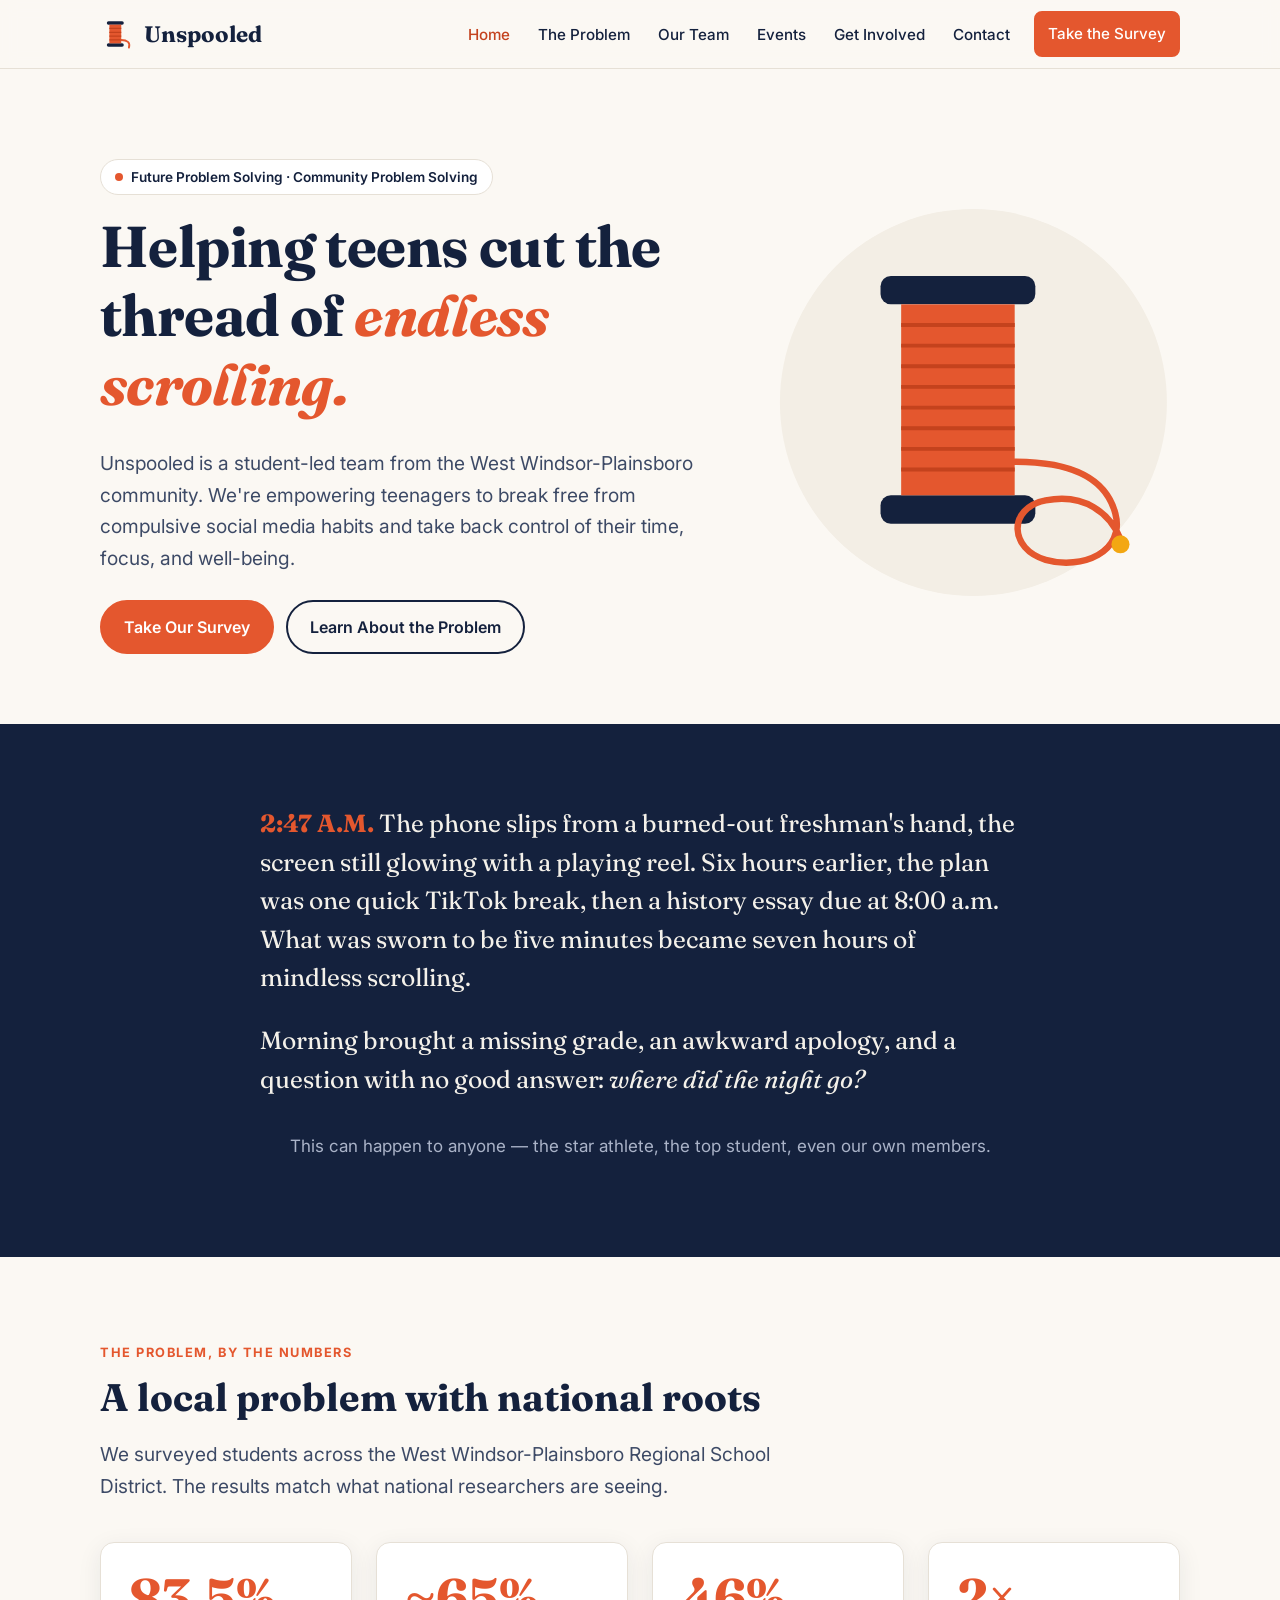
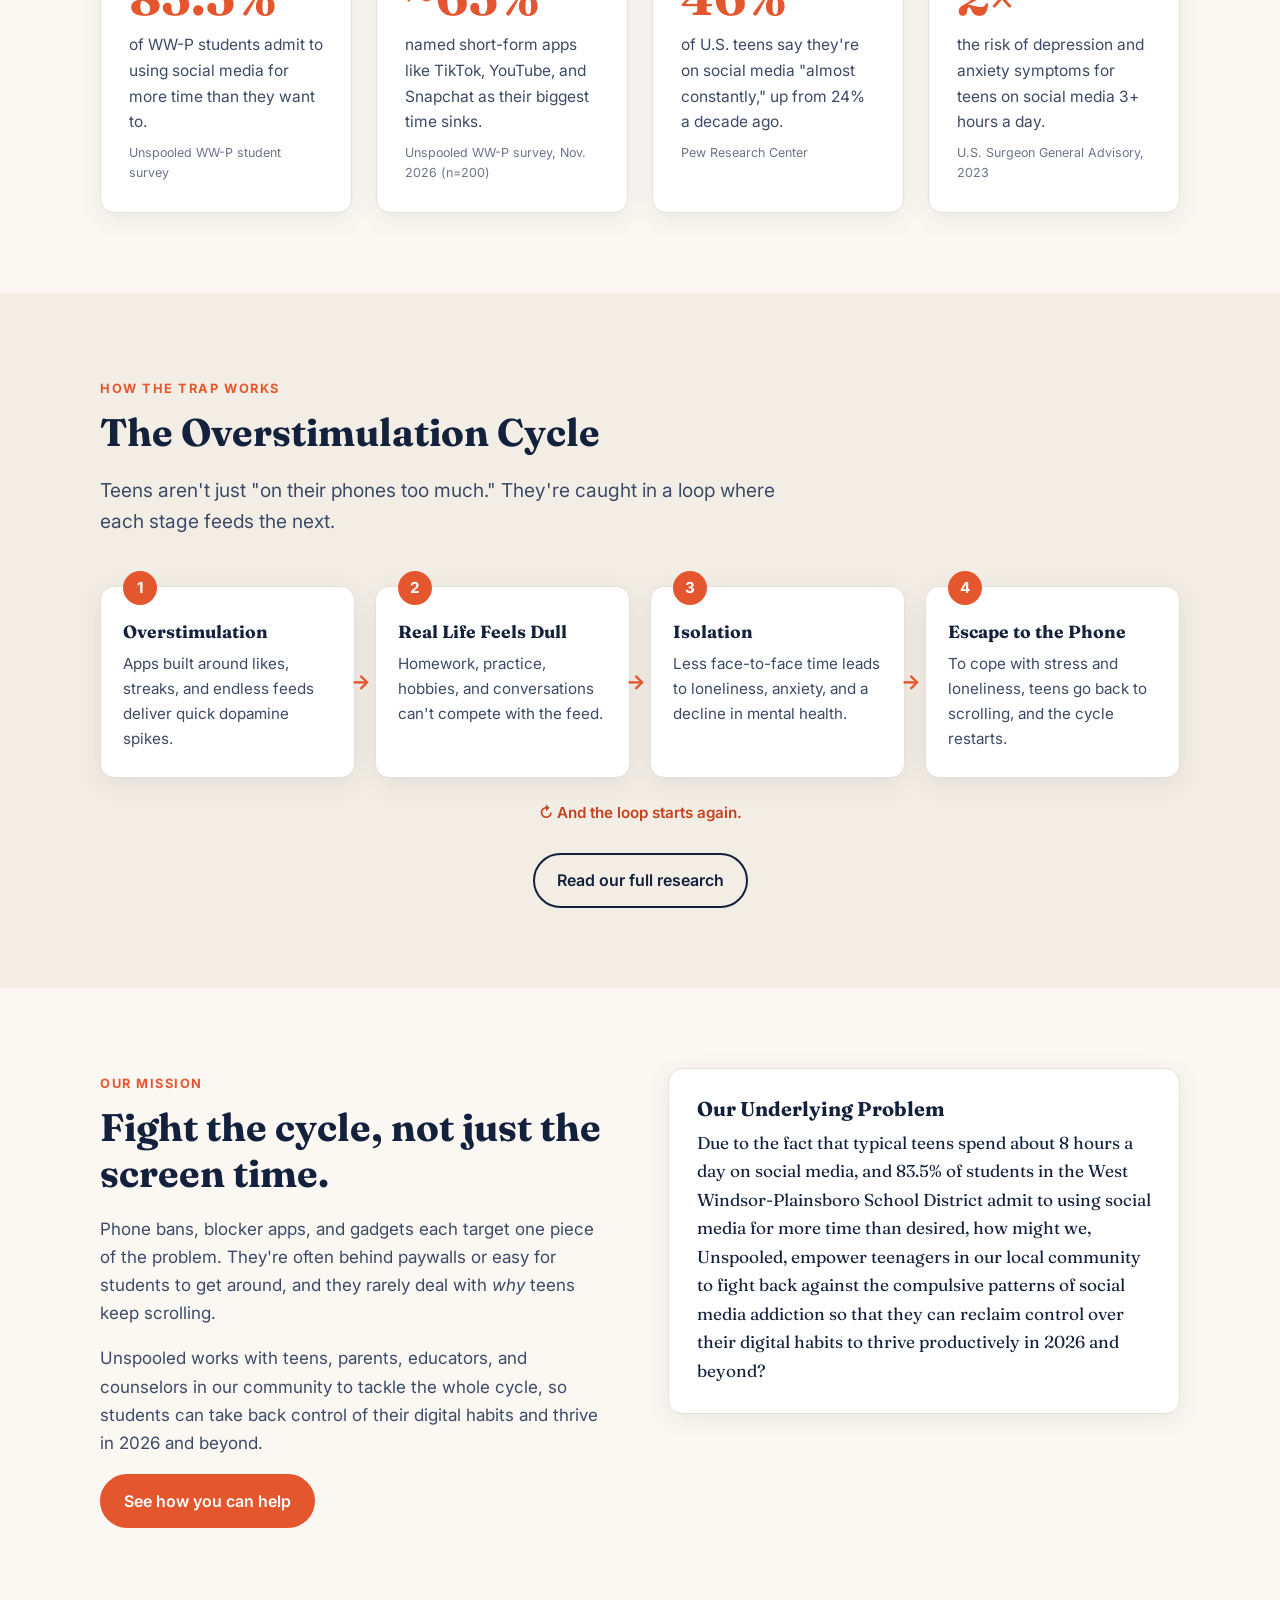
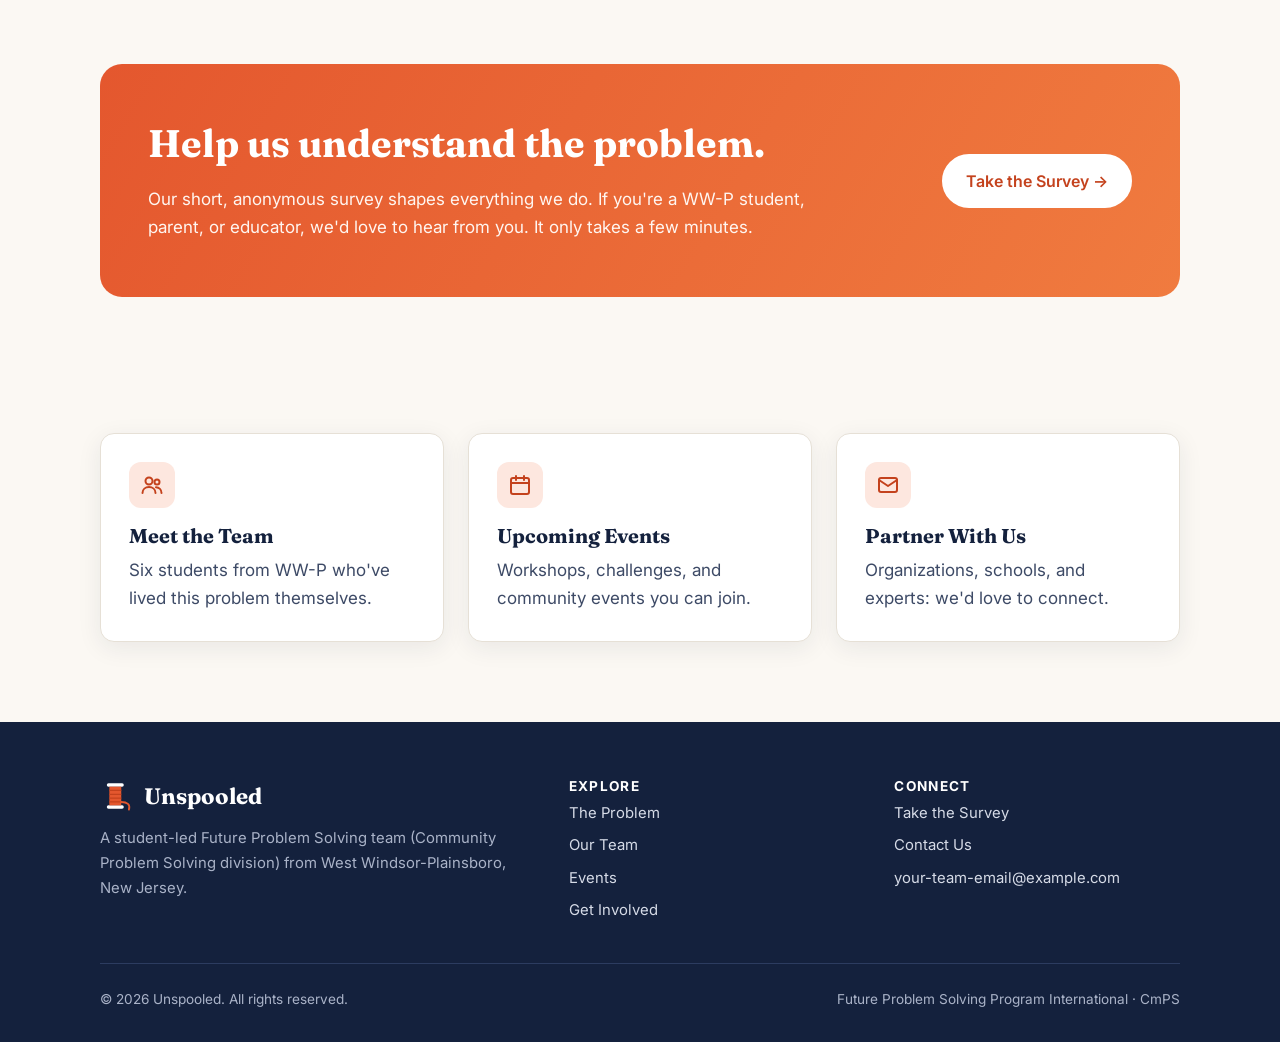
==== index.html @ 726e8432 "first commit" ====
<!doctype html>
<html lang="en">
<head>
  <meta charset="utf-8">
  <meta name="viewport" content="width=device-width, initial-scale=1">
  <title>Unspooled | Helping Teens Reclaim Their Digital Habits</title>
  <meta name="description" content="Unspooled is a Community Problem Solving (CmPS) team from West Windsor-Plainsboro, NJ, helping teenagers break the cycle of compulsive social media use.">
  <meta property="og:title" content="Unspooled | Helping Teens Reclaim Their Digital Habits">
  <meta property="og:description" content="A student-led Future Problem Solving (CmPS) project helping WW-P teens fight back against social media addiction.">
  <meta property="og:type" content="website">
  <link rel="icon" href="favicon.svg" type="image/svg+xml">
  <link rel="preconnect" href="https://fonts.googleapis.com">
  <link rel="preconnect" href="https://fonts.gstatic.com" crossorigin>
  <link href="https://fonts.googleapis.com/css2?family=Fraunces:ital,opsz,wght@0,9..144,600;0,9..144,700;1,9..144,600&family=Inter:wght@400;500;600;700&display=swap" rel="stylesheet">
  <link rel="stylesheet" href="css/style.css">
</head>
<body>
<a class="skip-link" href="#main">Skip to content</a>

<header class="site-header">
  <nav class="container nav" aria-label="Main">
    <a class="brand" href="index.html" aria-label="Unspooled home">
      <svg viewBox="0 0 40 40" aria-hidden="true"><rect x="8" y="5" width="20" height="4" rx="2" fill="#14213d"/><rect x="8" y="31" width="20" height="4" rx="2" fill="#14213d"/><rect x="11" y="9" width="14" height="22" fill="#e4572e"/><path d="M11 13.5h14M11 18h14M11 22.5h14M11 27h14" stroke="#c4421d" stroke-width="1.5"/><path d="M25 27c7 0 11 3 9 9" stroke="#e4572e" fill="none" stroke-width="2.2" stroke-linecap="round"/></svg>
      <span>Unspooled</span>
    </a>
    <button class="nav-toggle" aria-label="Open menu" aria-expanded="false">
      <svg viewBox="0 0 24 24" fill="none" stroke="currentColor" stroke-width="2" stroke-linecap="round"><path d="M4 7h16M4 12h16M4 17h16"/></svg>
    </button>
    <ul class="nav-links">
      <li><a href="index.html" aria-current="page">Home</a></li>
      <li><a href="problem.html">The Problem</a></li>
      <li><a href="team.html">Our Team</a></li>
      <li><a href="events.html">Events</a></li>
      <li><a href="get-involved.html">Get Involved</a></li>
      <li><a href="contact.html">Contact</a></li>
      <li><a class="btn" href="survey.html">Take the Survey</a></li>
    </ul>
  </nav>
</header>

<main id="main">

  <!-- HERO -->
  <section class="hero">
    <div class="container hero-grid">
      <div>
        <div class="badge">Future Problem Solving · Community Problem Solving</div>
        <h1>Helping teens cut the thread of <em>endless scrolling.</em></h1>
        <p class="lead">Unspooled is a student-led team from the West Windsor-Plainsboro community. We're empowering teenagers to break free from compulsive social media habits and take back control of their time, focus, and well-being.</p>
        <div class="btn-row">
          <a class="btn" href="survey.html">Take Our Survey</a>
          <a class="btn btn--ghost" href="problem.html">Learn About the Problem</a>
        </div>
      </div>
      <div class="hero-art" aria-hidden="true">
        <svg viewBox="0 0 320 320">
          <circle cx="160" cy="160" r="150" fill="#f3eee5"/>
          <rect x="88" y="62" width="120" height="22" rx="8" fill="#14213d"/>
          <rect x="88" y="232" width="120" height="22" rx="8" fill="#14213d"/>
          <rect x="104" y="84" width="88" height="148" fill="#e4572e"/>
          <g stroke="#c4421d" stroke-width="3">
            <path d="M104 100h88M104 116h88M104 132h88M104 148h88M104 164h88M104 180h88M104 196h88M104 212h88"/>
          </g>
          <path d="M192 206c40 0 70 10 78 40s-26 44-54 36-30-40 0-46 50 10 58 30" fill="none" stroke="#e4572e" stroke-width="5" stroke-linecap="round"/>
          <circle cx="274" cy="270" r="7" fill="#f3a712"/>
        </svg>
      </div>
    </div>
  </section>

  <!-- STORY -->
  <section class="section section--dark">
    <div class="container">
      <p class="story"><span class="time">2:47 A.M.</span> The phone slips from a burned-out freshman's hand, the screen still glowing with a playing reel. Six hours earlier, the plan was one quick TikTok break, then a history essay due at 8:00 a.m. What was sworn to be five minutes became seven hours of mindless scrolling.</p>
      <p class="story" style="margin-top:1em">Morning brought a missing grade, an awkward apology, and a question with no good answer: <em>where did the night go?</em></p>
      <p class="center" style="margin-top:2em; color:#aab3c8">This can happen to anyone — the star athlete, the top student, even our own members.</p>
    </div>
  </section>

  <!-- STATS -->
  <section class="section">
    <div class="container">
      <span class="eyebrow">The problem, by the numbers</span>
      <h2>A local problem with national roots</h2>
      <p class="lead">We surveyed students across the West Windsor-Plainsboro Regional School District. The results match what national researchers are seeing.</p>
      <div class="grid grid-4" style="margin-top:40px">
        <div class="card stat">
          <div class="num">83.5%</div>
          <p>of WW-P students admit to using social media for more time than they want to.</p>
          <span class="src">Unspooled WW-P student survey</span>
        </div>
        <div class="card stat">
          <div class="num">~65%</div>
          <p>named short-form apps like TikTok, YouTube, and Snapchat as their biggest time sinks.</p>
          <span class="src">Unspooled WW-P survey, Nov. 2026 (n=200)</span>
        </div>
        <div class="card stat">
          <div class="num">46%</div>
          <p>of U.S. teens say they're on social media "almost constantly," up from 24% a decade ago.</p>
          <span class="src">Pew Research Center</span>
        </div>
        <div class="card stat">
          <div class="num">2×</div>
          <p>the risk of depression and anxiety symptoms for teens on social media 3+ hours a day.</p>
          <span class="src">U.S. Surgeon General Advisory, 2023</span>
        </div>
      </div>
    </div>
  </section>

  <!-- CYCLE -->
  <section class="section section--alt">
    <div class="container">
      <span class="eyebrow">How the trap works</span>
      <h2>The Overstimulation Cycle</h2>
      <p class="lead">Teens aren't just "on their phones too much." They're caught in a loop where each stage feeds the next.</p>
      <div class="cycle" style="margin-top:48px">
        <div class="cycle-step">
          <h3>Overstimulation</h3>
          <p>Apps built around likes, streaks, and endless feeds deliver quick dopamine spikes.</p>
        </div>
        <div class="cycle-step">
          <h3>Real Life Feels Dull</h3>
          <p>Homework, practice, hobbies, and conversations can't compete with the feed.</p>
        </div>
        <div class="cycle-step">
          <h3>Isolation</h3>
          <p>Less face-to-face time leads to loneliness, anxiety, and a decline in mental health.</p>
        </div>
        <div class="cycle-step">
          <h3>Escape to the Phone</h3>
          <p>To cope with stress and loneliness, teens go back to scrolling, and the cycle restarts.</p>
        </div>
      </div>
      <p class="cycle-loop">↻ And the loop starts again.</p>
      <div class="center" style="margin-top:28px"><a class="btn btn--ghost" href="problem.html">Read our full research</a></div>
    </div>
  </section>

  <!-- MISSION -->
  <section class="section">
    <div class="container split">
      <div>
        <span class="eyebrow">Our mission</span>
        <h2>Fight the cycle, not just the screen time.</h2>
        <p>Phone bans, blocker apps, and gadgets each target one piece of the problem. They're often behind paywalls or easy for students to get around, and they rarely deal with <em>why</em> teens keep scrolling.</p>
        <p>Unspooled works with teens, parents, educators, and counselors in our community to tackle the whole cycle, so students can take back control of their digital habits and thrive in 2026 and beyond.</p>
        <a class="btn" href="get-involved.html">See how you can help</a>
      </div>
      <div class="card">
        <h3>Our Underlying Problem</h3>
        <p style="font-family:var(--font-head); font-size:1.08rem; color:var(--ink); margin:0">Due to the fact that typical teens spend about 8 hours a day on social media, and 83.5% of students in the West Windsor-Plainsboro School District admit to using social media for more time than desired, how might we, Unspooled, empower teenagers in our local community to fight back against the compulsive patterns of social media addiction so that they can reclaim control over their digital habits to thrive productively in 2026 and beyond?</p>
      </div>
    </div>
  </section>

  <!-- SURVEY CTA -->
  <section class="section--tight">
    <div class="container">
      <div class="cta-band">
        <div>
          <h2>Help us understand the problem.</h2>
          <p>Our short, anonymous survey shapes everything we do. If you're a WW-P student, parent, or educator, we'd love to hear from you. It only takes a few minutes.</p>
        </div>
        <a class="btn" href="survey.html">Take the Survey →</a>
      </div>
    </div>
  </section>

  <!-- QUICK LINKS -->
  <section class="section">
    <div class="container grid grid-3">
      <a class="card" href="team.html" style="text-decoration:none">
        <div class="icon"><svg viewBox="0 0 24 24" fill="none" stroke="currentColor" stroke-width="2" stroke-linecap="round" stroke-linejoin="round"><circle cx="9" cy="8" r="3.5"/><path d="M2.5 20c0-3.6 2.9-6 6.5-6s6.5 2.4 6.5 6"/><circle cx="17" cy="9" r="2.5"/><path d="M16 14.2c3 .2 5.5 2.4 5.5 5.8"/></svg></div>
        <h3>Meet the Team</h3>
        <p style="color:var(--ink-soft)">Six students from WW-P who've lived this problem themselves.</p>
      </a>
      <a class="card" href="events.html" style="text-decoration:none">
        <div class="icon"><svg viewBox="0 0 24 24" fill="none" stroke="currentColor" stroke-width="2" stroke-linecap="round" stroke-linejoin="round"><rect x="3" y="5" width="18" height="16" rx="2"/><path d="M3 10h18M8 3v4M16 3v4"/></svg></div>
        <h3>Upcoming Events</h3>
        <p style="color:var(--ink-soft)">Workshops, challenges, and community events you can join.</p>
      </a>
      <a class="card" href="contact.html" style="text-decoration:none">
        <div class="icon"><svg viewBox="0 0 24 24" fill="none" stroke="currentColor" stroke-width="2" stroke-linecap="round" stroke-linejoin="round"><rect x="3" y="5" width="18" height="14" rx="2"/><path d="M3 7l9 6 9-6"/></svg></div>
        <h3>Partner With Us</h3>
        <p style="color:var(--ink-soft)">Organizations, schools, and experts: we'd love to connect.</p>
      </a>
    </div>
  </section>

</main>

<footer class="site-footer">
  <div class="container">
    <div class="footer-grid">
      <div>
        <a class="brand" href="index.html">
          <svg viewBox="0 0 40 40" aria-hidden="true"><rect x="8" y="5" width="20" height="4" rx="2" fill="#fff"/><rect x="8" y="31" width="20" height="4" rx="2" fill="#fff"/><rect x="11" y="9" width="14" height="22" fill="#e4572e"/><path d="M11 13.5h14M11 18h14M11 22.5h14M11 27h14" stroke="#c4421d" stroke-width="1.5"/><path d="M25 27c7 0 11 3 9 9" stroke="#e4572e" fill="none" stroke-width="2.2" stroke-linecap="round"/></svg>
          <span>Unspooled</span>
        </a>
        <p>A student-led Future Problem Solving team (Community Problem Solving division) from West Windsor-Plainsboro, New Jersey.</p>
      </div>
      <div>
        <h4>Explore</h4>
        <ul>
          <li><a href="problem.html">The Problem</a></li>
          <li><a href="team.html">Our Team</a></li>
          <li><a href="events.html">Events</a></li>
          <li><a href="get-involved.html">Get Involved</a></li>
        </ul>
      </div>
      <div>
        <h4>Connect</h4>
        <ul>
          <li><a href="survey.html">Take the Survey</a></li>
          <li><a href="contact.html">Contact Us</a></li>
          <li><a href="mailto:your-team-email@example.com">your-team-email@example.com</a></li>
        </ul>
      </div>
    </div>
    <div class="footer-bottom">
      <span>© <span data-year>2026</span> Unspooled. All rights reserved.</span>
      <span>Future Problem Solving Program International · CmPS</span>
    </div>
  </div>
</footer>

<script src="js/main.js"></script>
</body>
</html>
---- css/style.css ----
/* ==========================================================
   Unspooled — site styles
   Edit the colors below to re-theme the whole site.
   ========================================================== */
:root {
  --ink: #14213d;          /* deep navy — headings, dark sections */
  --ink-soft: #3d4a66;     /* body text */
  --muted: #6b7489;        /* captions, secondary text */
  --thread: #e4572e;       /* accent "thread" red-orange */
  --thread-dark: #c4421d;
  --gold: #f3a712;
  --paper: #fbf8f3;        /* page background */
  --card: #ffffff;
  --line: #e6e0d6;
  --radius: 14px;
  --shadow: 0 6px 24px rgba(20, 33, 61, 0.08);
  --max: 1120px;
  --font-head: "Fraunces", Georgia, serif;
  --font-body: "Inter", system-ui, -apple-system, "Segoe UI", sans-serif;
}

*, *::before, *::after { box-sizing: border-box; }
html { scroll-behavior: smooth; }
body {
  margin: 0;
  font-family: var(--font-body);
  font-size: 17px;
  line-height: 1.65;
  color: var(--ink-soft);
  background: var(--paper);
}
img { max-width: 100%; display: block; }
a { color: var(--thread-dark); }
a:hover { color: var(--thread); }

h1, h2, h3, h4 {
  font-family: var(--font-head);
  color: var(--ink);
  line-height: 1.2;
  margin: 0 0 0.5em;
  font-weight: 700;
}
h1 { font-size: clamp(2.2rem, 5vw, 3.6rem); letter-spacing: -0.01em; }
h2 { font-size: clamp(1.7rem, 3.5vw, 2.4rem); }
h3 { font-size: 1.25rem; }
p { margin: 0 0 1em; }

.container { max-width: var(--max); margin: 0 auto; padding: 0 20px; }
.section { padding: 80px 0; }
.section--tight { padding: 56px 0; }
.section--dark { background: var(--ink); color: #d6dbe7; }
.section--dark h2, .section--dark h3 { color: #fff; }
.section--alt { background: #f3eee5; }

.eyebrow {
  display: inline-block;
  font-size: 0.8rem;
  font-weight: 700;
  letter-spacing: 0.12em;
  text-transform: uppercase;
  color: var(--thread);
  margin-bottom: 0.8em;
}
.lead { font-size: 1.2rem; color: var(--ink-soft); max-width: 720px; }
.section--dark .lead { color: #c4cbdb; }
.center { text-align: center; }
.center .lead { margin-left: auto; margin-right: auto; }

/* ---------- Header / Nav ---------- */
.site-header {
  position: sticky; top: 0; z-index: 50;
  background: rgba(251, 248, 243, 0.92);
  backdrop-filter: blur(8px);
  border-bottom: 1px solid var(--line);
}
.nav { display: flex; align-items: center; justify-content: space-between; height: 68px; }
.brand { display: flex; align-items: center; gap: 10px; text-decoration: none; color: var(--ink); }
.brand svg { width: 34px; height: 34px; }
.brand span { font-family: var(--font-head); font-size: 1.4rem; font-weight: 700; }
.nav-links { display: flex; gap: 4px; list-style: none; margin: 0; padding: 0; align-items: center; }
.nav-links a {
  text-decoration: none; color: var(--ink); font-weight: 500; font-size: 0.95rem;
  padding: 8px 12px; border-radius: 8px;
}
.nav-links a:hover { background: #efe8dc; color: var(--ink); }
.nav-links a[aria-current="page"] { color: var(--thread-dark); }
.nav-links .btn { margin-left: 8px; color: #fff; }
.nav-links .btn:hover { color: #fff; }
.nav-toggle {
  display: none; background: none; border: 0; padding: 8px; cursor: pointer; color: var(--ink);
}
.nav-toggle svg { width: 28px; height: 28px; }

@media (max-width: 880px) {
  .nav-toggle { display: block; }
  .nav-links {
    position: absolute; top: 68px; left: 0; right: 0;
    flex-direction: column; align-items: stretch;
    background: var(--paper); border-bottom: 1px solid var(--line);
    padding: 12px 20px 20px; display: none;
  }
  .nav-links.open { display: flex; }
  .nav-links a { padding: 12px; }
  .nav-links .btn { margin: 8px 0 0; text-align: center; }
}

/* ---------- Buttons ---------- */
.btn {
  display: inline-block;
  background: var(--thread);
  color: #fff;
  font-weight: 600;
  text-decoration: none;
  padding: 12px 22px;
  border-radius: 999px;
  border: 2px solid var(--thread);
  transition: background 0.15s, transform 0.15s;
  cursor: pointer;
  font-size: 1rem;
  font-family: inherit;
}
.btn:hover { background: var(--thread-dark); border-color: var(--thread-dark); color: #fff; transform: translateY(-1px); }
.btn--ghost { background: transparent; color: var(--ink); border-color: var(--ink); }
.btn--ghost:hover { background: var(--ink); border-color: var(--ink); color: #fff; }
.section--dark .btn--ghost { color: #fff; border-color: #fff; }
.section--dark .btn--ghost:hover { background: #fff; color: var(--ink); }
.btn-row { display: flex; gap: 12px; flex-wrap: wrap; margin-top: 1.5em; }

/* ---------- Hero ---------- */
.hero { padding: 90px 0 70px; position: relative; overflow: hidden; }
.hero-grid { display: grid; grid-template-columns: 1.2fr 0.8fr; gap: 48px; align-items: center; }
.hero h1 em { font-style: italic; color: var(--thread); }
.hero-art { position: relative; }
.hero-art svg { width: 100%; height: auto; }
.badge {
  display: inline-flex; align-items: center; gap: 8px;
  background: #fff; border: 1px solid var(--line); border-radius: 999px;
  padding: 6px 14px; font-size: 0.85rem; font-weight: 600; color: var(--ink);
  margin-bottom: 1.2em;
}
.badge::before { content: ""; width: 8px; height: 8px; border-radius: 50%; background: var(--thread); }
@media (max-width: 880px) {
  .hero-grid { grid-template-columns: 1fr; }
  .hero-art { max-width: 320px; margin: 0 auto; }
}

/* Page header (non-home pages) */
.page-hero { padding: 72px 0 40px; border-bottom: 1px solid var(--line); }
.page-hero .lead { margin-bottom: 0; }

/* ---------- Grids & cards ---------- */
.grid { display: grid; gap: 24px; }
.grid-2 { grid-template-columns: repeat(2, 1fr); }
.grid-3 { grid-template-columns: repeat(3, 1fr); }
.grid-4 { grid-template-columns: repeat(4, 1fr); }
@media (max-width: 960px) { .grid-4 { grid-template-columns: repeat(2, 1fr); } .grid-3 { grid-template-columns: repeat(2, 1fr); } }
@media (max-width: 640px) { .grid-2, .grid-3, .grid-4 { grid-template-columns: 1fr; } }

.card {
  background: var(--card);
  border: 1px solid var(--line);
  border-radius: var(--radius);
  padding: 28px;
  box-shadow: var(--shadow);
}
.card h3 { margin-bottom: 0.4em; }
.card p:last-child { margin-bottom: 0; }
.section--dark .card { background: #1d2c4d; border-color: #2c3c60; box-shadow: none; color: #c4cbdb; }

.icon {
  width: 46px; height: 46px; border-radius: 12px;
  display: grid; place-items: center;
  background: #fde7df; color: var(--thread-dark);
  margin-bottom: 16px;
}
.icon svg { width: 24px; height: 24px; }

/* ---------- Stats ---------- */
.stat { text-align: left; }
.stat .num {
  font-family: var(--font-head);
  font-size: clamp(2.4rem, 5vw, 3.2rem);
  font-weight: 700;
  color: var(--thread);
  line-height: 1;
  margin-bottom: 10px;
}
.stat p { font-size: 0.97rem; margin: 0; }
.stat .src { display: block; font-size: 0.78rem; color: var(--muted); margin-top: 8px; }
.section--dark .stat .src { color: #8d97b0; }
.section--dark .stat .num { color: var(--gold); }

/* ---------- Story / quote ---------- */
.story {
  max-width: 760px; margin: 0 auto;
  font-family: var(--font-head);
  font-size: clamp(1.25rem, 2.4vw, 1.55rem);
  line-height: 1.55;
  color: var(--ink);
}
.section--dark .story { color: #f4f1ea; }
.story .time { color: var(--thread); font-weight: 700; }
blockquote {
  margin: 0; padding: 24px 28px;
  border-left: 4px solid var(--thread);
  background: #fff; border-radius: 0 var(--radius) var(--radius) 0;
  font-family: var(--font-head); font-size: 1.2rem; color: var(--ink);
}
blockquote cite { display: block; margin-top: 10px; font-family: var(--font-body); font-size: 0.9rem; font-style: normal; color: var(--muted); }

/* ---------- Cycle diagram ---------- */
.cycle { display: grid; grid-template-columns: repeat(4, 1fr); gap: 20px; counter-reset: step; position: relative; }
.cycle-step {
  background: var(--card); border: 1px solid var(--line); border-radius: var(--radius);
  padding: 26px 22px; position: relative; box-shadow: var(--shadow);
}
.cycle-step::before {
  counter-increment: step; content: counter(step);
  position: absolute; top: -16px; left: 22px;
  width: 34px; height: 34px; border-radius: 50%;
  background: var(--thread); color: #fff; font-weight: 700;
  display: grid; place-items: center; font-size: 0.95rem;
}
.cycle-step:not(:last-child)::after {
  content: "→"; position: absolute; right: -17px; top: 50%; transform: translateY(-50%);
  color: var(--thread); font-weight: 700; font-size: 1.3rem; z-index: 2;
}
.cycle-step h3 { margin-top: 8px; font-size: 1.1rem; }
.cycle-step p { font-size: 0.95rem; margin: 0; }
.cycle-loop { text-align: center; margin-top: 22px; color: var(--thread-dark); font-weight: 600; font-size: 0.95rem; }
@media (max-width: 880px) {
  .cycle { grid-template-columns: 1fr 1fr; row-gap: 36px; }
  .cycle-step::after { display: none; }
}
@media (max-width: 520px) { .cycle { grid-template-columns: 1fr; } }

/* ---------- Two-column prose ---------- */
.split { display: grid; grid-template-columns: 1fr 1fr; gap: 56px; align-items: start; }
@media (max-width: 880px) { .split { grid-template-columns: 1fr; gap: 32px; } }
.prose { max-width: 760px; }
.prose h2 { margin-top: 1.6em; }
.prose h2:first-child { margin-top: 0; }

/* ---------- Comparison table ---------- */
.table-wrap { overflow-x: auto; border-radius: var(--radius); border: 1px solid var(--line); background: #fff; }
table { width: 100%; border-collapse: collapse; font-size: 0.95rem; min-width: 560px; }
th, td { text-align: left; padding: 14px 18px; border-bottom: 1px solid var(--line); vertical-align: top; }
th { background: #f3eee5; color: var(--ink); font-weight: 700; }
tr:last-child td { border-bottom: 0; }
td strong { color: var(--ink); }

/* ---------- Team ---------- */
.member { text-align: center; }
.avatar {
  width: 120px; height: 120px; border-radius: 50%;
  margin: 0 auto 16px; overflow: hidden;
  background: linear-gradient(135deg, #fde7df, #f3eee5);
  display: grid; place-items: center;
  border: 3px solid #fff; box-shadow: var(--shadow);
  color: var(--thread-dark); font-family: var(--font-head); font-size: 2.4rem; font-weight: 700;
}
.avatar img { width: 100%; height: 100%; object-fit: cover; }
.member .role { color: var(--thread-dark); font-weight: 600; font-size: 0.9rem; margin-bottom: 12px; }
.member .bio { font-size: 0.95rem; text-align: left; min-height: 6em; }
.placeholder { color: var(--muted); font-style: italic; }

/* ---------- Events ---------- */
.event {
  display: grid; grid-template-columns: 96px 1fr; gap: 24px; align-items: start;
}
.event-date {
  background: var(--ink); color: #fff; border-radius: 12px;
  text-align: center; padding: 12px 8px; line-height: 1.1;
}
.event-date .m { font-size: 0.8rem; letter-spacing: 0.1em; text-transform: uppercase; color: var(--gold); font-weight: 700; }
.event-date .d { font-family: var(--font-head); font-size: 2rem; font-weight: 700; }
.event-date .y { font-size: 0.8rem; color: #aab3c8; }
.event-meta { display: flex; flex-wrap: wrap; gap: 8px 18px; font-size: 0.9rem; color: var(--muted); margin-bottom: 10px; }
.tag {
  display: inline-block; font-size: 0.75rem; font-weight: 700; letter-spacing: 0.06em; text-transform: uppercase;
  padding: 3px 10px; border-radius: 999px; background: #fde7df; color: var(--thread-dark); margin-bottom: 8px;
}
.tag--past { background: #e7e9ee; color: var(--muted); }
@media (max-width: 520px) { .event { grid-template-columns: 1fr; } .event-date { width: 96px; } }

/* ---------- Survey CTA ---------- */
.cta-band {
  background: linear-gradient(120deg, var(--thread) 0%, #f07b3f 100%);
  color: #fff; border-radius: 22px; padding: 56px 48px;
  display: grid; grid-template-columns: 1.4fr 0.6fr; gap: 32px; align-items: center;
}
.cta-band h2 { color: #fff; }
.cta-band p { color: #fff6f1; margin: 0; }
.cta-band .btn { background: #fff; color: var(--thread-dark); border-color: #fff; justify-self: end; }
.cta-band .btn:hover { background: var(--ink); color: #fff; border-color: var(--ink); }
@media (max-width: 760px) { .cta-band { grid-template-columns: 1fr; padding: 40px 28px; } .cta-band .btn { justify-self: start; } }

/* ---------- Forms ---------- */
.form { display: grid; gap: 18px; }
.form label { display: block; font-weight: 600; color: var(--ink); font-size: 0.92rem; margin-bottom: 6px; }
.form input, .form select, .form textarea {
  width: 100%; padding: 12px 14px; font: inherit; color: var(--ink);
  background: #fff; border: 1px solid #d9d1c4; border-radius: 10px;
}
.form input:focus, .form select:focus, .form textarea:focus { outline: 2px solid var(--thread); outline-offset: 1px; border-color: transparent; }
.form textarea { min-height: 150px; resize: vertical; }
.form-row { display: grid; grid-template-columns: 1fr 1fr; gap: 18px; }
@media (max-width: 640px) { .form-row { grid-template-columns: 1fr; } }
.form-note { font-size: 0.85rem; color: var(--muted); margin: 0; }

.contact-list { list-style: none; padding: 0; margin: 0; display: grid; gap: 18px; }
.contact-list li { display: flex; gap: 14px; align-items: flex-start; }
.contact-list .icon { margin: 0; flex: none; }
.contact-list strong { display: block; color: var(--ink); }

/* ---------- Checklist ---------- */
.checklist { list-style: none; padding: 0; margin: 0; }
.checklist li { position: relative; padding-left: 30px; margin-bottom: 10px; }
.checklist li::before {
  content: ""; position: absolute; left: 0; top: 7px; width: 18px; height: 18px; border-radius: 50%;
  background: var(--thread) url("data:image/svg+xml,%3Csvg xmlns='http://www.w3.org/2000/svg' viewBox='0 0 24 24' fill='none' stroke='white' stroke-width='3.5' stroke-linecap='round' stroke-linejoin='round'%3E%3Cpath d='M5 12l5 5L20 7'/%3E%3C/svg%3E") center / 12px no-repeat;
}

/* ---------- Sources ---------- */
.sources { font-size: 0.88rem; color: var(--muted); }
.sources ol { padding-left: 1.2em; }
.sources li { margin-bottom: 6px; }

/* ---------- Footer ---------- */
.site-footer { background: var(--ink); color: #aab3c8; padding: 56px 0 32px; font-size: 0.93rem; }
.site-footer a { color: #d6dbe7; text-decoration: none; }
.site-footer a:hover { color: #fff; text-decoration: underline; }
.footer-grid { display: grid; grid-template-columns: 1.5fr 1fr 1fr; gap: 40px; }
.footer-grid h4 { color: #fff; font-family: var(--font-body); font-size: 0.85rem; letter-spacing: 0.1em; text-transform: uppercase; }
.footer-grid ul { list-style: none; padding: 0; margin: 0; display: grid; gap: 8px; }
.site-footer .brand { color: #fff; margin-bottom: 12px; }
.footer-bottom { border-top: 1px solid #2c3c60; margin-top: 40px; padding-top: 24px; font-size: 0.85rem; display: flex; justify-content: space-between; flex-wrap: wrap; gap: 12px; }
@media (max-width: 760px) { .footer-grid { grid-template-columns: 1fr; gap: 28px; } }

/* Accessibility helpers */
.skip-link { position: absolute; left: -999px; top: 8px; background: var(--ink); color: #fff; padding: 8px 14px; border-radius: 8px; z-index: 100; }
.skip-link:focus { left: 8px; }
:focus-visible { outline: 2px solid var(--thread); outline-offset: 2px; }
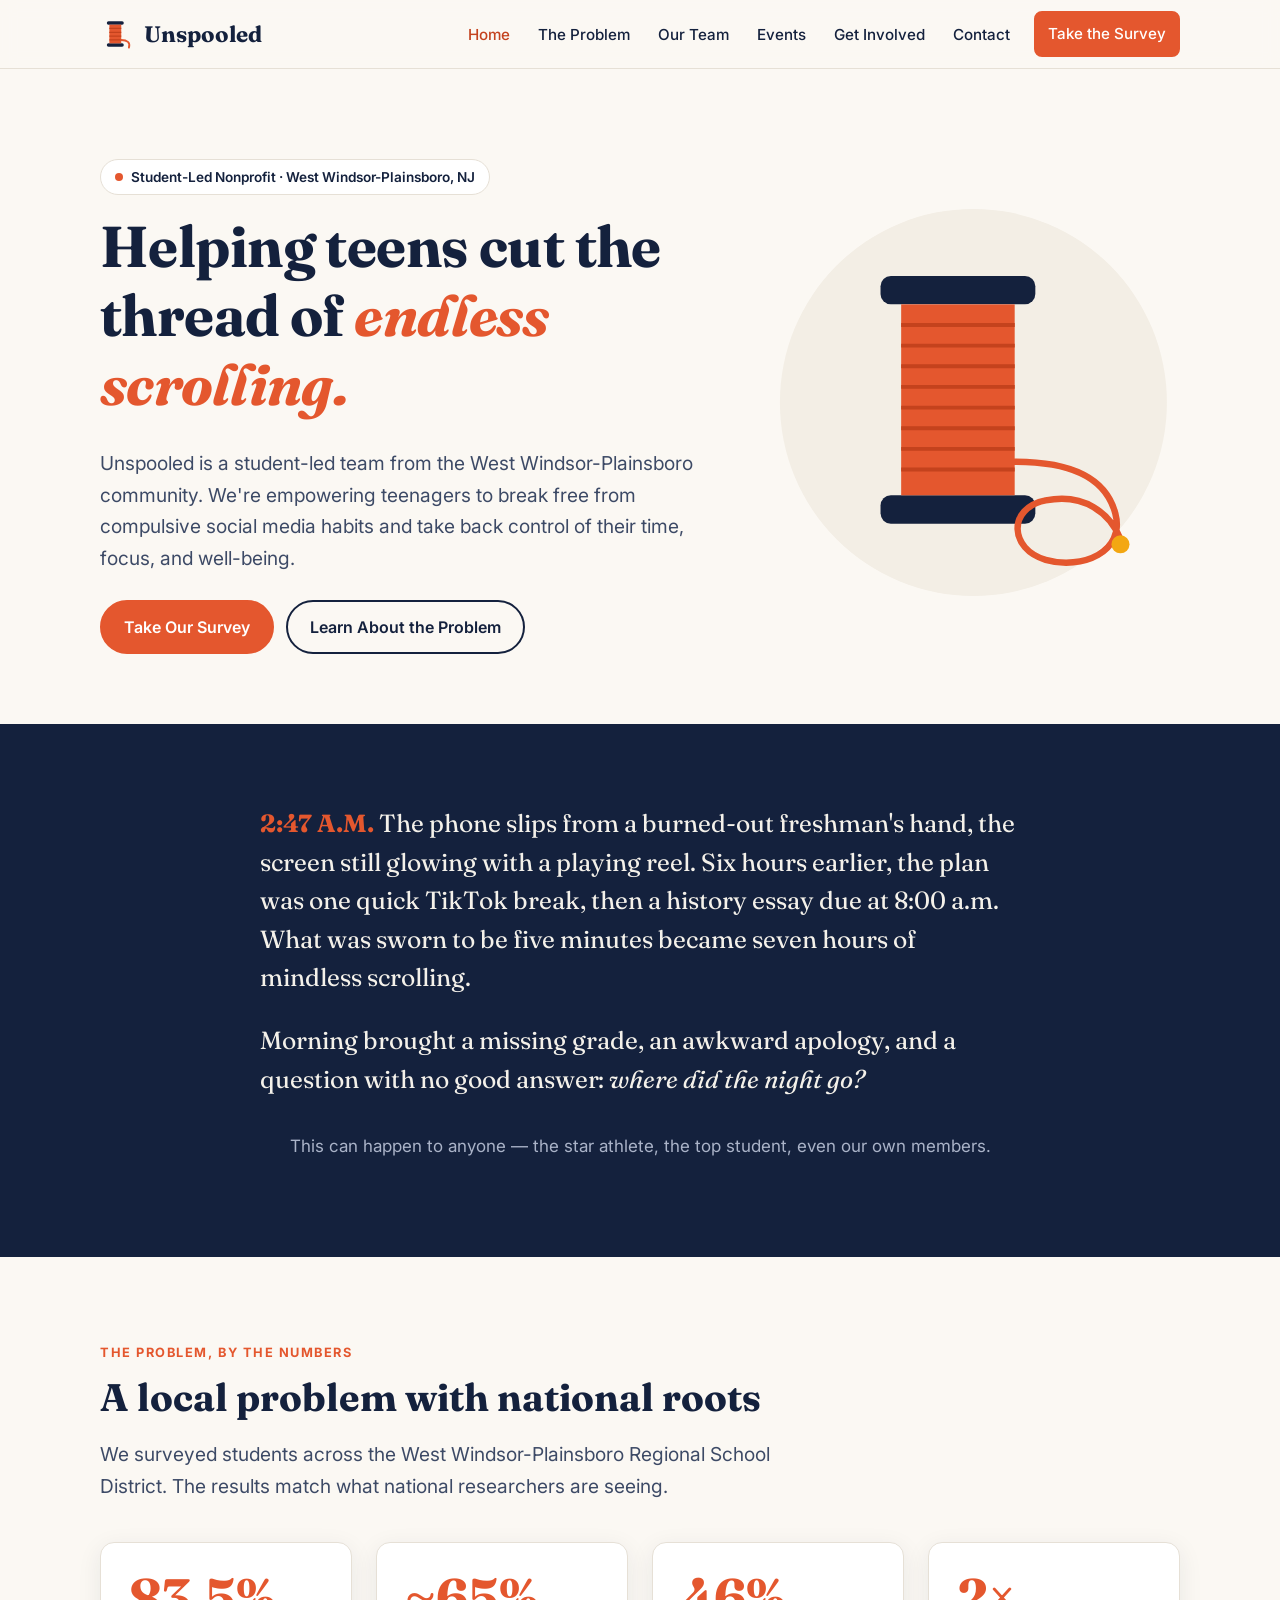
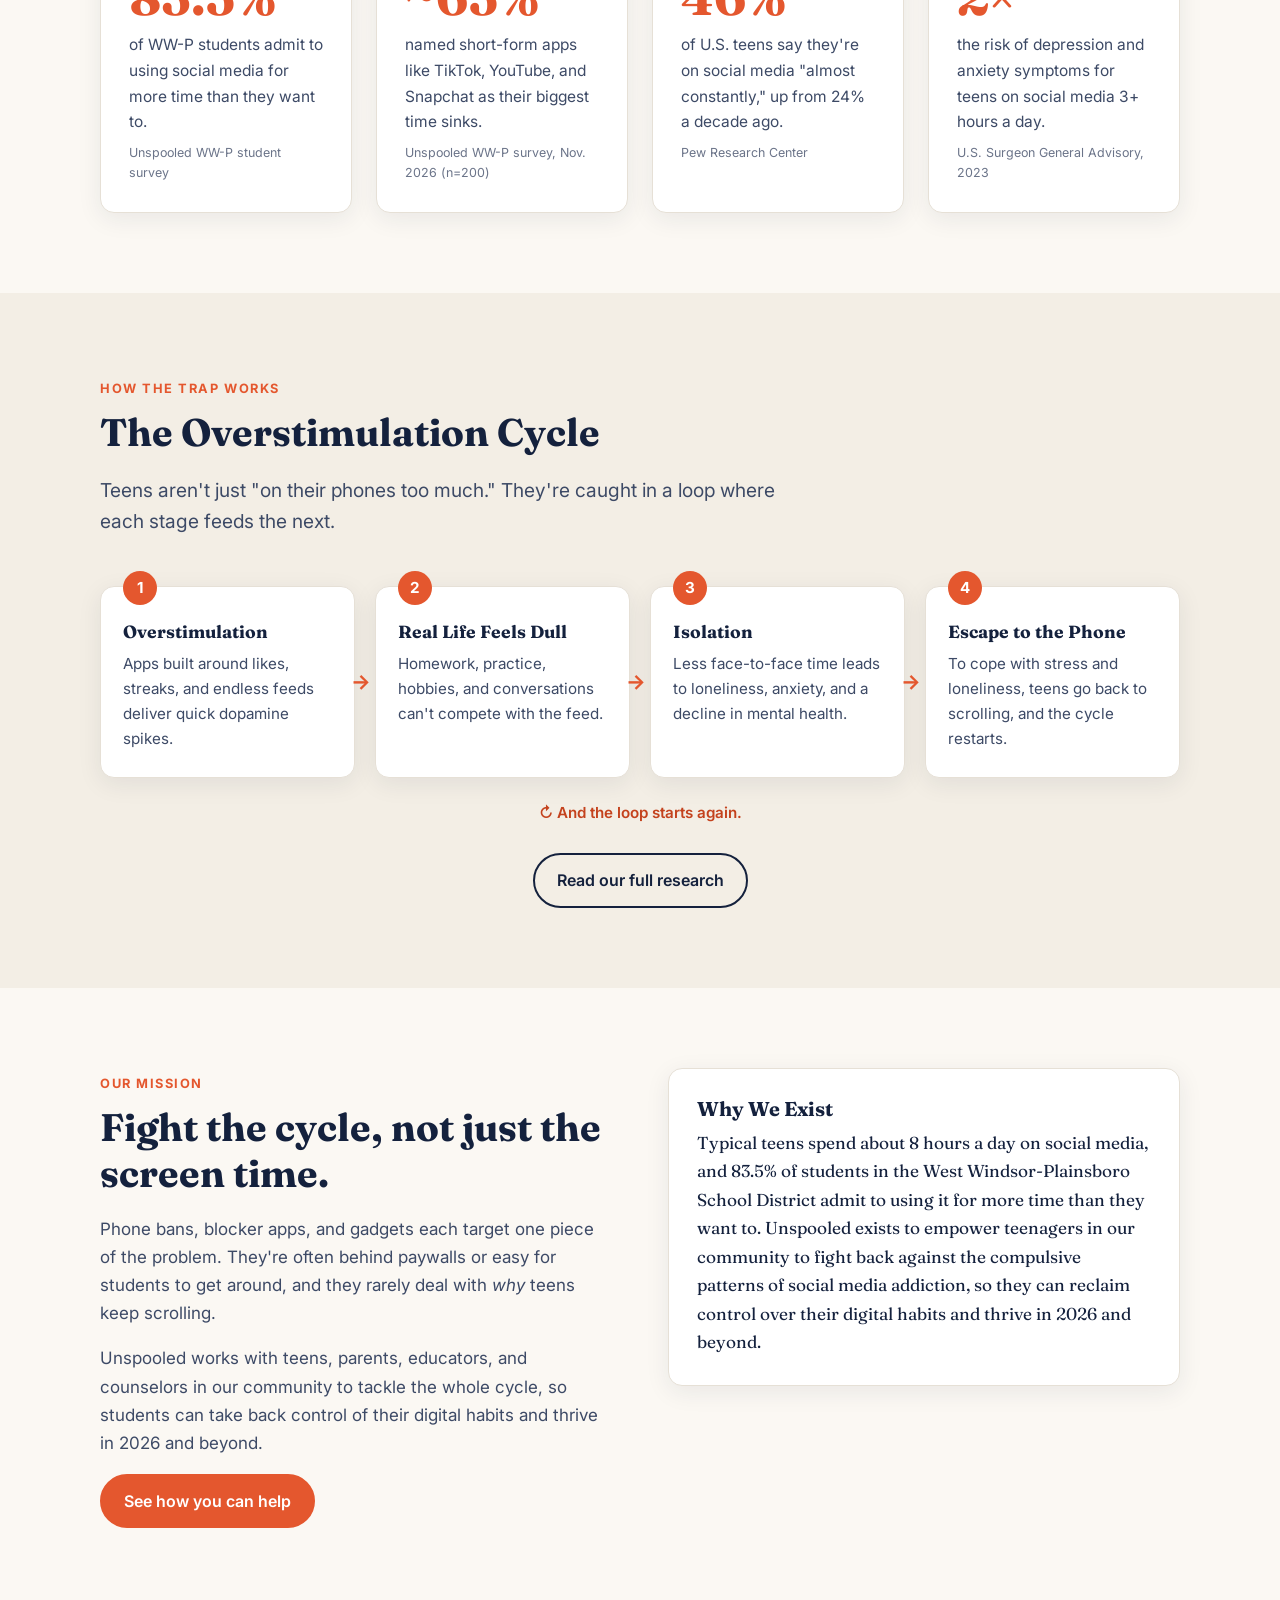
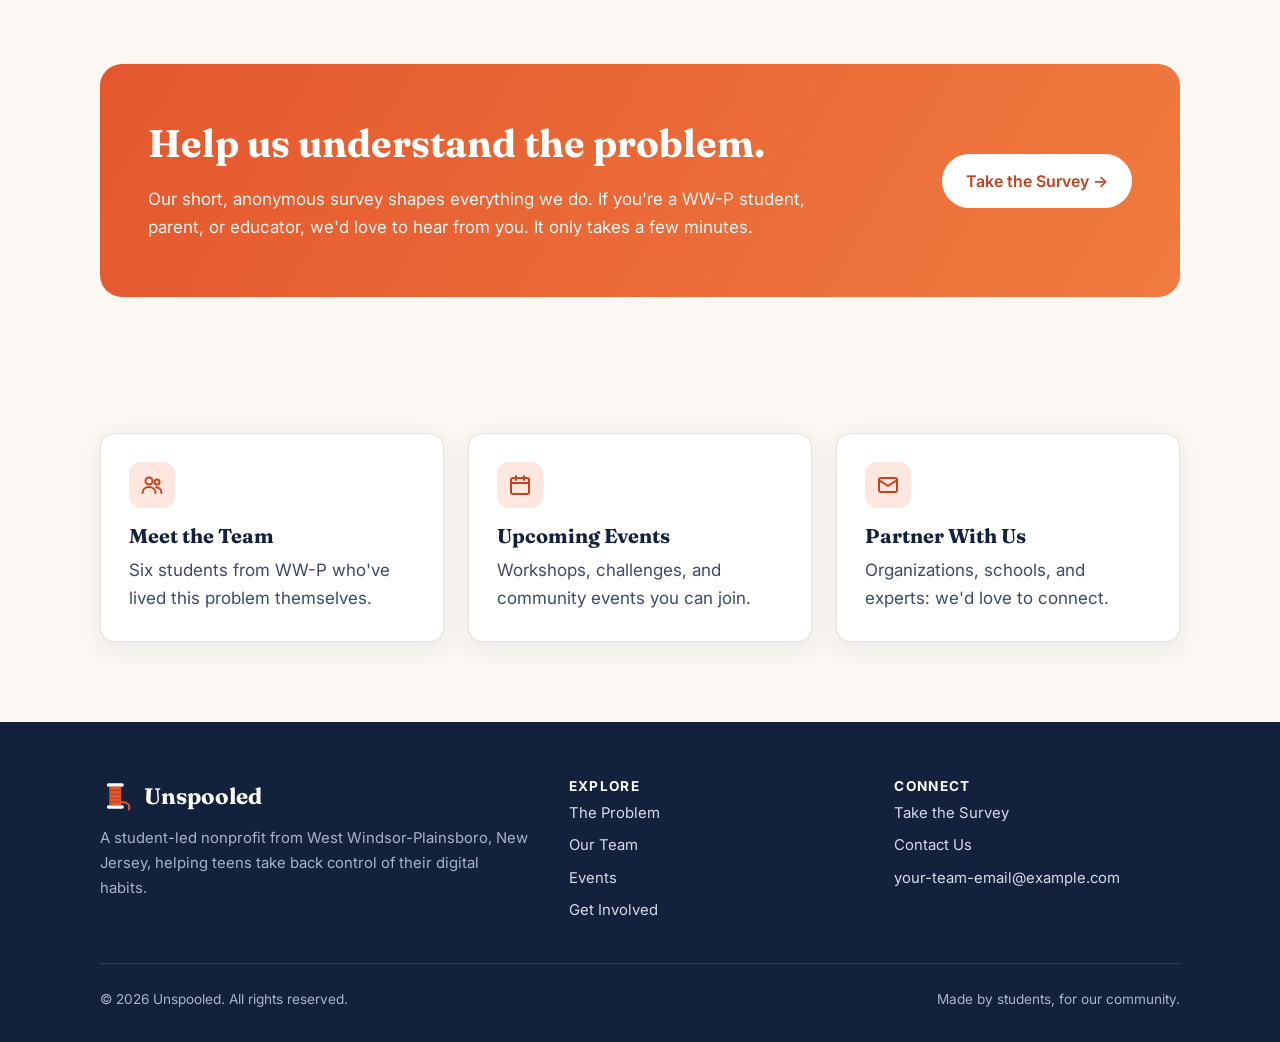
==== commit 8408b6ef: "Removed FPS Lingo" ====
--- a/index.html
+++ b/index.html
@@ -4,9 +4,9 @@
   <meta charset="utf-8">
   <meta name="viewport" content="width=device-width, initial-scale=1">
   <title>Unspooled | Helping Teens Reclaim Their Digital Habits</title>
-  <meta name="description" content="Unspooled is a Community Problem Solving (CmPS) team from West Windsor-Plainsboro, NJ, helping teenagers break the cycle of compulsive social media use.">
+  <meta name="description" content="Unspooled is a student-led nonprofit from West Windsor-Plainsboro, NJ, helping teenagers break the cycle of compulsive social media use.">
   <meta property="og:title" content="Unspooled | Helping Teens Reclaim Their Digital Habits">
-  <meta property="og:description" content="A student-led Future Problem Solving (CmPS) project helping WW-P teens fight back against social media addiction.">
+  <meta property="og:description" content="A student-led nonprofit helping WW-P teens fight back against social media addiction.">
   <meta property="og:type" content="website">
   <link rel="icon" href="favicon.svg" type="image/svg+xml">
   <link rel="preconnect" href="https://fonts.googleapis.com">
@@ -44,7 +44,7 @@
   <section class="hero">
     <div class="container hero-grid">
       <div>
-        <div class="badge">Future Problem Solving · Community Problem Solving</div>
+        <div class="badge">Student-Led Nonprofit · West Windsor-Plainsboro, NJ</div>
         <h1>Helping teens cut the thread of <em>endless scrolling.</em></h1>
         <p class="lead">Unspooled is a student-led team from the West Windsor-Plainsboro community. We're empowering teenagers to break free from compulsive social media habits and take back control of their time, focus, and well-being.</p>
         <div class="btn-row">
@@ -148,8 +148,8 @@
         <a class="btn" href="get-involved.html">See how you can help</a>
       </div>
       <div class="card">
-        <h3>Our Underlying Problem</h3>
-        <p style="font-family:var(--font-head); font-size:1.08rem; color:var(--ink); margin:0">Due to the fact that typical teens spend about 8 hours a day on social media, and 83.5% of students in the West Windsor-Plainsboro School District admit to using social media for more time than desired, how might we, Unspooled, empower teenagers in our local community to fight back against the compulsive patterns of social media addiction so that they can reclaim control over their digital habits to thrive productively in 2026 and beyond?</p>
+        <h3>Why We Exist</h3>
+        <p style="font-family:var(--font-head); font-size:1.08rem; color:var(--ink); margin:0">Typical teens spend about 8 hours a day on social media, and 83.5% of students in the West Windsor-Plainsboro School District admit to using it for more time than they want to. Unspooled exists to empower teenagers in our community to fight back against the compulsive patterns of social media addiction, so they can reclaim control over their digital habits and thrive in 2026 and beyond.</p>
       </div>
     </div>
   </section>
@@ -198,7 +198,7 @@
           <svg viewBox="0 0 40 40" aria-hidden="true"><rect x="8" y="5" width="20" height="4" rx="2" fill="#fff"/><rect x="8" y="31" width="20" height="4" rx="2" fill="#fff"/><rect x="11" y="9" width="14" height="22" fill="#e4572e"/><path d="M11 13.5h14M11 18h14M11 22.5h14M11 27h14" stroke="#c4421d" stroke-width="1.5"/><path d="M25 27c7 0 11 3 9 9" stroke="#e4572e" fill="none" stroke-width="2.2" stroke-linecap="round"/></svg>
           <span>Unspooled</span>
         </a>
-        <p>A student-led Future Problem Solving team (Community Problem Solving division) from West Windsor-Plainsboro, New Jersey.</p>
+        <p>A student-led nonprofit from West Windsor-Plainsboro, New Jersey, helping teens take back control of their digital habits.</p>
       </div>
       <div>
         <h4>Explore</h4>
@@ -220,7 +220,7 @@
     </div>
     <div class="footer-bottom">
       <span>© <span data-year>2026</span> Unspooled. All rights reserved.</span>
-      <span>Future Problem Solving Program International · CmPS</span>
+      <span>Made by students, for our community.</span>
     </div>
   </div>
 </footer>
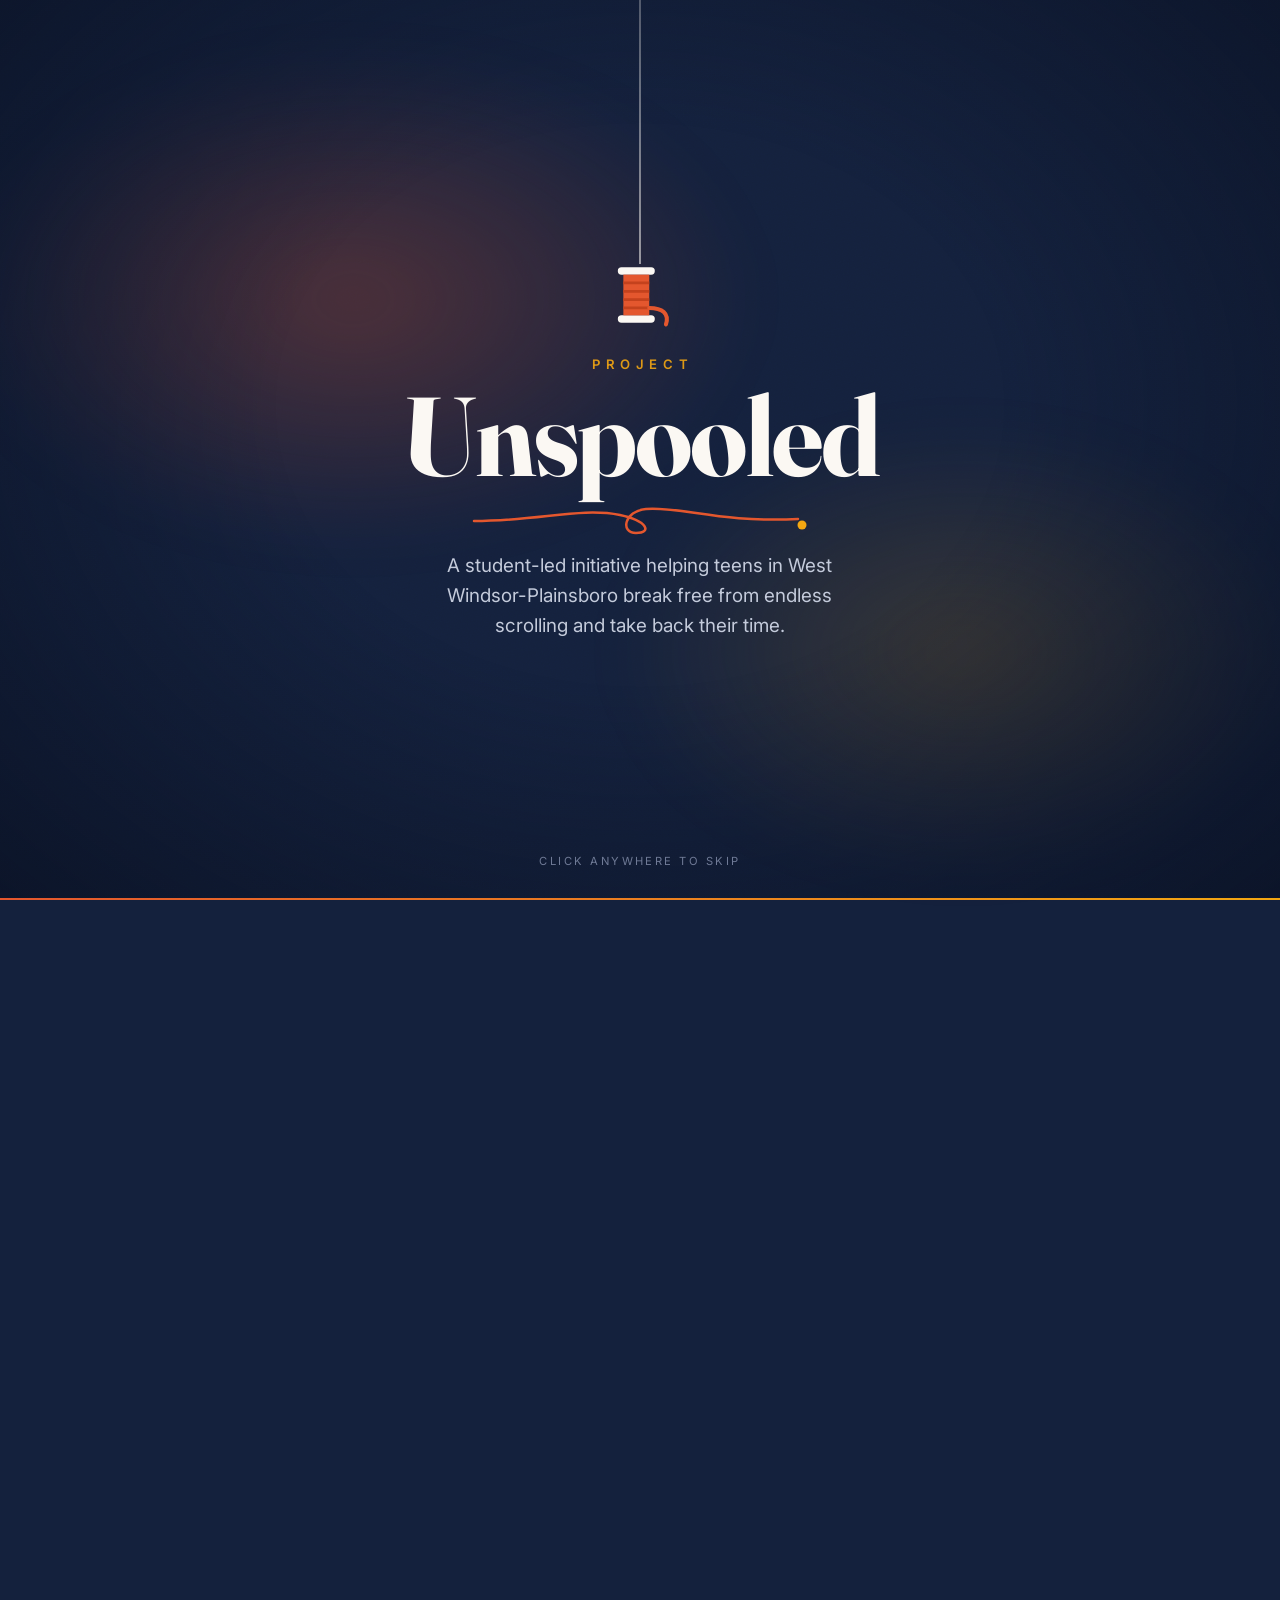
==== commit e033634e: "Added some animation stuff" ====
--- a/index.html
+++ b/index.html
@@ -4,15 +4,17 @@
   <meta charset="utf-8">
   <meta name="viewport" content="width=device-width, initial-scale=1">
   <title>Unspooled | Helping Teens Reclaim Their Digital Habits</title>
-  <meta name="description" content="Unspooled is a student-led nonprofit from West Windsor-Plainsboro, NJ, helping teenagers break the cycle of compulsive social media use.">
+  <meta name="description" content="Unspooled is a student-led initiative from West Windsor-Plainsboro, NJ, helping teenagers break the cycle of compulsive social media use.">
   <meta property="og:title" content="Unspooled | Helping Teens Reclaim Their Digital Habits">
-  <meta property="og:description" content="A student-led nonprofit helping WW-P teens fight back against social media addiction.">
+  <meta property="og:description" content="A student-led initiative helping WW-P teens fight back against social media addiction.">
   <meta property="og:type" content="website">
   <link rel="icon" href="favicon.svg" type="image/svg+xml">
   <link rel="preconnect" href="https://fonts.googleapis.com">
   <link rel="preconnect" href="https://fonts.gstatic.com" crossorigin>
   <link href="https://fonts.googleapis.com/css2?family=Fraunces:ital,opsz,wght@0,9..144,600;0,9..144,700;1,9..144,600&family=Inter:wght@400;500;600;700&display=swap" rel="stylesheet">
   <link rel="stylesheet" href="css/style.css">
+  <meta name="theme-color" content="#14213d">
+  <script>/* Intro plays once per visit. Runs early so the page never flashes underneath it; the timeout un-hides the page if js/main.js ever fails to load. */(function(d){d.classList.add("js");try{if(!sessionStorage.getItem("unspooled-intro-seen")){d.classList.add("intro-pending");setTimeout(function(){if(!window.unspooledIntro)d.classList.remove("intro-pending")},2500)}}catch(e){}})(document.documentElement);</script>
 </head>
 <body>
 <a class="skip-link" href="#main">Skip to content</a>
@@ -44,7 +46,7 @@
   <section class="hero">
     <div class="container hero-grid">
       <div>
-        <div class="badge">Student-Led Nonprofit · West Windsor-Plainsboro, NJ</div>
+        <div class="badge">Student-Led Initiative · West Windsor-Plainsboro, NJ</div>
         <h1>Helping teens cut the thread of <em>endless scrolling.</em></h1>
         <p class="lead">Unspooled is a student-led team from the West Windsor-Plainsboro community. We're empowering teenagers to break free from compulsive social media habits and take back control of their time, focus, and well-being.</p>
         <div class="btn-row">
@@ -61,8 +63,8 @@
           <g stroke="#c4421d" stroke-width="3">
             <path d="M104 100h88M104 116h88M104 132h88M104 148h88M104 164h88M104 180h88M104 196h88M104 212h88"/>
           </g>
-          <path d="M192 206c40 0 70 10 78 40s-26 44-54 36-30-40 0-46 50 10 58 30" fill="none" stroke="#e4572e" stroke-width="5" stroke-linecap="round"/>
-          <circle cx="274" cy="270" r="7" fill="#f3a712"/>
+          <path class="hero-thread" pathLength="1" d="M192 206c40 0 70 10 78 40s-26 44-54 36-30-40 0-46 50 10 58 30" fill="none" stroke="#e4572e" stroke-width="5" stroke-linecap="round"/>
+          <circle class="hero-needle" cx="274" cy="270" r="7" fill="#f3a712"/>
         </svg>
       </div>
     </div>
@@ -87,7 +89,7 @@
         <div class="card stat">
           <div class="num">83.5%</div>
           <p>of WW-P students admit to using social media for more time than they want to.</p>
-          <span class="src">Unspooled WW-P student survey</span>
+          <span class="src">Unspooled WW-P survey, Nov. 2026 (n=200)</span>
         </div>
         <div class="card stat">
           <div class="num">~65%</div>
@@ -149,7 +151,7 @@
       </div>
       <div class="card">
         <h3>Why We Exist</h3>
-        <p style="font-family:var(--font-head); font-size:1.08rem; color:var(--ink); margin:0">Typical teens spend about 8 hours a day on social media, and 83.5% of students in the West Windsor-Plainsboro School District admit to using it for more time than they want to. Unspooled exists to empower teenagers in our community to fight back against the compulsive patterns of social media addiction, so they can reclaim control over their digital habits and thrive in 2026 and beyond.</p>
+        <p style="font-family:var(--font-head); font-size:1.08rem; color:var(--ink); margin:0">Teens now average more than 8 hours a day on screens for entertainment, and 83.5% of West Windsor-Plainsboro students we surveyed admit to using social media for more time than they want to. Unspooled exists to empower teenagers in our community to break the compulsive patterns of social media addiction, so they can reclaim control over their digital habits and thrive.</p>
       </div>
     </div>
   </section>
@@ -198,7 +200,7 @@
           <svg viewBox="0 0 40 40" aria-hidden="true"><rect x="8" y="5" width="20" height="4" rx="2" fill="#fff"/><rect x="8" y="31" width="20" height="4" rx="2" fill="#fff"/><rect x="11" y="9" width="14" height="22" fill="#e4572e"/><path d="M11 13.5h14M11 18h14M11 22.5h14M11 27h14" stroke="#c4421d" stroke-width="1.5"/><path d="M25 27c7 0 11 3 9 9" stroke="#e4572e" fill="none" stroke-width="2.2" stroke-linecap="round"/></svg>
           <span>Unspooled</span>
         </a>
-        <p>A student-led nonprofit from West Windsor-Plainsboro, New Jersey, helping teens take back control of their digital habits.</p>
+        <p>A student-led initiative from West Windsor-Plainsboro, New Jersey, helping teens take back control of their digital habits.</p>
       </div>
       <div>
         <h4>Explore</h4>
@@ -214,7 +216,7 @@
         <ul>
           <li><a href="survey.html">Take the Survey</a></li>
           <li><a href="contact.html">Contact Us</a></li>
-          <li><a href="mailto:your-team-email@example.com">your-team-email@example.com</a></li>
+          <li><a href="mailto:teamunspooled@gmail.com">teamunspooled@gmail.com</a></li>
         </ul>
       </div>
     </div>
--- a/css/style.css
+++ b/css/style.css
@@ -341,3 +341,183 @@
 .skip-link { position: absolute; left: -999px; top: 8px; background: var(--ink); color: #fff; padding: 8px 14px; border-radius: 8px; z-index: 100; }
 .skip-link:focus { left: 8px; }
 :focus-visible { outline: 2px solid var(--thread); outline-offset: 2px; }
+::selection { background: #fde7df; color: var(--ink); }
+
+/* ==========================================================
+   Polish: header, nav, cards
+   ========================================================== */
+.site-header { transition: box-shadow 0.3s ease, background 0.3s ease; }
+.site-header.is-scrolled { box-shadow: 0 8px 30px rgba(20, 33, 61, 0.08); background: rgba(251, 248, 243, 0.97); }
+
+/* A thin "thread" underline slides in under nav links */
+.nav-links a:not(.btn) { position: relative; }
+.nav-links a:not(.btn)::after {
+  content: ""; position: absolute; left: 12px; right: 12px; bottom: 4px; height: 2px; border-radius: 2px;
+  background: var(--thread); transform: scaleX(0); transform-origin: left;
+  transition: transform 0.3s cubic-bezier(0.2, 0.7, 0.2, 1);
+}
+.nav-links a:not(.btn):hover { background: transparent; }
+.nav-links a:not(.btn):hover::after,
+.nav-links a[aria-current="page"]::after { transform: scaleX(1); }
+@media (max-width: 880px) { .nav-links a:not(.btn)::after { right: auto; width: 40px; bottom: 6px; } }
+
+a.card { transition: transform 0.3s cubic-bezier(0.2, 0.7, 0.2, 1), box-shadow 0.3s ease, border-color 0.3s ease; }
+a.card:hover { transform: translateY(-4px); box-shadow: 0 14px 36px rgba(20, 33, 61, 0.12); border-color: #f2c6b6; }
+
+/* ==========================================================
+   Page entrance (every page) + scroll reveals
+   ========================================================== */
+@keyframes riseIn { from { opacity: 0; transform: translateY(18px); } to { opacity: 1; transform: none; } }
+@keyframes artIn  { from { opacity: 0; transform: scale(0.92) rotate(-6deg); } to { opacity: 1; transform: none; } }
+@keyframes drawLine { to { stroke-dashoffset: 0; } }
+@keyframes popIn { 0% { transform: scale(0); } 70% { transform: scale(1.35); } 100% { transform: scale(1); } }
+
+html.js .hero-grid > div:first-child > *,
+html.js .page-hero .container > * {
+  animation: riseIn 0.85s cubic-bezier(0.2, 0.7, 0.2, 1) both;
+  animation-delay: calc(var(--base, 60ms) + var(--d, 0) * 90ms);
+}
+html.js .hero-grid > div:first-child > :nth-child(2), html.js .page-hero .container > :nth-child(2) { --d: 1; }
+html.js .hero-grid > div:first-child > :nth-child(3), html.js .page-hero .container > :nth-child(3) { --d: 2; }
+html.js .hero-grid > div:first-child > :nth-child(4), html.js .page-hero .container > :nth-child(4) { --d: 3; }
+html.js .hero-art svg { animation: artIn 1.2s 0.25s cubic-bezier(0.2, 0.7, 0.2, 1) both; transform-origin: 50% 50%; }
+html.js .hero-thread { stroke-dasharray: 1; stroke-dashoffset: 1; animation: drawLine 1.6s 0.9s cubic-bezier(0.6, 0, 0.3, 1) forwards; }
+html.js .hero-needle { transform-box: fill-box; transform-origin: center; animation: popIn 0.5s 2.4s cubic-bezier(0.2, 0.7, 0.2, 1) both; }
+
+/* While the intro covers the page, hold every entrance animation until the curtain lifts */
+html.intro-pending .hero-grid > div:first-child > *,
+html.intro-pending .page-hero .container > *,
+html.intro-pending .hero-art svg,
+html.intro-pending .hero-thread,
+html.intro-pending .hero-needle { animation-play-state: paused; }
+html.intro-reveal { --base: 650ms; }
+
+html.js .reveal { opacity: 0; transform: translateY(28px); transition: opacity 0.8s ease, transform 0.9s cubic-bezier(0.2, 0.7, 0.2, 1); }
+html.js .reveal.is-visible { opacity: 1; transform: none; }
+
+/* ==========================================================
+   Intro: "Project Unspooled"
+   ========================================================== */
+html.intro-pending body { overflow: hidden; background: var(--ink); }
+html.intro-pending .site-header,
+html.intro-pending main,
+html.intro-pending .site-footer { opacity: 0; }
+
+@keyframes pageIn   { from { opacity: 0; transform: translateY(5vh) scale(0.985); } to { opacity: 1; transform: none; } }
+@keyframes headerIn { from { opacity: 0; transform: translateY(-100%); } to { opacity: 1; transform: none; } }
+html.intro-reveal main { animation: pageIn 1.4s 0.15s cubic-bezier(0.2, 0.7, 0.2, 1) both; transform-origin: 50% 0; }
+html.intro-reveal .site-header { animation: headerIn 0.9s 0.5s cubic-bezier(0.2, 0.7, 0.2, 1) both; }
+
+.intro {
+  position: fixed; inset: 0; z-index: 1000;
+  display: grid; place-items: center;
+  background: var(--ink); color: #fbf8f3;
+  cursor: pointer; user-select: none; -webkit-user-select: none;
+  transition: transform 1.35s cubic-bezier(0.76, 0, 0.24, 1), opacity 1.2s cubic-bezier(0.45, 0, 0.55, 1) 0.1s;
+  will-change: transform, opacity;
+}
+/* film grain */
+.intro::before {
+  content: ""; position: absolute; inset: 0; pointer-events: none; opacity: 0.09; mix-blend-mode: overlay;
+  background-image: url("data:image/svg+xml,%3Csvg xmlns='http://www.w3.org/2000/svg' width='160' height='160'%3E%3Cfilter id='n'%3E%3CfeTurbulence type='fractalNoise' baseFrequency='0.85' numOctaves='3' stitchTiles='stitch'/%3E%3C/filter%3E%3Crect width='100%25' height='100%25' filter='url(%23n)'/%3E%3C/svg%3E");
+}
+/* soft vignette */
+.intro::after {
+  content: ""; position: absolute; inset: 0; pointer-events: none;
+  background: radial-gradient(ellipse at 50% 45%, transparent 40%, rgba(5, 10, 24, 0.55) 100%);
+}
+.intro__glow {
+  position: absolute; inset: -20%; pointer-events: none; filter: blur(30px);
+  background:
+    radial-gradient(32% 28% at 34% 38%, rgba(228, 87, 46, 0.28), transparent 70%),
+    radial-gradient(28% 26% at 68% 66%, rgba(243, 167, 18, 0.16), transparent 70%);
+  animation: introDrift 7s ease-in-out infinite alternate, introFade 1.6s ease both;
+}
+/* the curved hem that shows as the curtain lifts */
+.intro__hem {
+  position: absolute; left: -6%; right: -6%; top: 100%; height: 20vh;
+  background: var(--ink); border-radius: 0 0 50% 50% / 0 0 100% 100%;
+  transform: scaleY(0); transform-origin: 50% 0;
+  transition: transform 1.35s cubic-bezier(0.76, 0, 0.24, 1);
+}
+.intro__inner {
+  position: relative; z-index: 2; text-align: center; padding: 0 24px;
+  display: flex; flex-direction: column; align-items: center;
+  transition: transform 0.9s cubic-bezier(0.5, 0, 0.75, 0), opacity 0.7s ease;
+}
+.intro__spool-wrap { position: relative; margin-bottom: 26px; }
+/* the thread the spool hangs from, dropping in from the top of the screen */
+.intro__string {
+  position: absolute; bottom: calc(100% - 6px); left: 50%; width: 1.5px; height: 60vh; margin-left: -0.75px;
+  background: linear-gradient(to bottom, transparent, rgba(251, 248, 243, 0.55));
+  transform: scaleY(0); transform-origin: 50% 0;
+}
+.intro__spool { display: block; width: 74px; height: 74px; opacity: 0; overflow: visible; transform-origin: 50% 0; }
+.intro__tail { stroke-dasharray: 1; stroke-dashoffset: 1; }
+.intro__kicker {
+  margin: 0 0 6px; padding-left: 0.42em;
+  font: 600 0.82rem/1 var(--font-body); text-transform: uppercase; letter-spacing: 0.42em;
+  color: var(--gold); opacity: 0;
+}
+.intro__title {
+  margin: 0; font-family: var(--font-head); font-weight: 700; color: #fbf8f3;
+  font-size: clamp(3.2rem, 12vw, 7rem); line-height: 1.05; letter-spacing: -0.02em;
+}
+.intro__title span { display: inline-block; opacity: 0; }
+.intro__line { width: min(340px, 78vw); height: 40px; margin: 2px 0 14px; overflow: visible; }
+.intro__line path { stroke-dasharray: 1; stroke-dashoffset: 1; }
+.intro__line circle { transform: scale(0); transform-box: fill-box; transform-origin: center; }
+.intro__desc {
+  margin: 0; max-width: 36ch; font-size: clamp(1rem, 2.4vw, 1.18rem); line-height: 1.6; color: #c4cbdb; opacity: 0;
+}
+.intro__hint {
+  position: absolute; bottom: 30px; left: 0; right: 0; z-index: 2; text-align: center;
+  font-size: 0.7rem; letter-spacing: 0.22em; text-transform: uppercase; color: #6f7a96; opacity: 0;
+}
+.intro__progress {
+  position: absolute; left: 0; right: 0; bottom: 0; height: 2px; z-index: 2;
+  background: linear-gradient(90deg, var(--thread), var(--gold));
+  transform: scaleX(0); transform-origin: 0 50%;
+}
+
+/* Playing (starts once fonts are ready so the title never swaps mid-animation) */
+.intro.is-playing .intro__string   { animation: introDrop 0.8s cubic-bezier(0.6, 0, 0.3, 1) both; }
+.intro.is-playing .intro__spool    { animation: introSpool 1.1s 0.35s cubic-bezier(0.2, 0.8, 0.2, 1) both, introSway 2.6s 1.45s ease-in-out infinite alternate; }
+.intro.is-playing .intro__tail     { animation: drawLine 0.9s 0.9s ease-out forwards; }
+.intro.is-playing .intro__kicker   { animation: introTrack 1.2s 0.7s cubic-bezier(0.2, 0.7, 0.2, 1) both; }
+.intro.is-playing .intro__title span {
+  animation: introLetter 0.9s cubic-bezier(0.2, 0.7, 0.2, 1) both;
+  animation-delay: calc(0.85s + var(--i) * 65ms);
+}
+.intro.is-playing .intro__line path   { animation: drawLine 1.3s 1.35s cubic-bezier(0.6, 0, 0.3, 1) forwards; }
+.intro.is-playing .intro__line circle { animation: popIn 0.5s 2.5s cubic-bezier(0.2, 0.7, 0.2, 1) forwards; }
+.intro.is-playing .intro__desc     { animation: riseIn 1s 1.75s cubic-bezier(0.2, 0.7, 0.2, 1) both; }
+.intro.is-playing .intro__hint     { animation: introFade 1s 2.2s ease both; }
+.intro.is-playing .intro__progress { animation: introProgress var(--hold, 4000ms) linear both; }
+
+/* Leaving: the whole screen lifts like a curtain while it fades */
+.intro.is-leaving { transform: translateY(-120%); opacity: 0; pointer-events: none; }
+.intro.is-leaving .intro__hem { transform: scaleY(1); }
+.intro.is-leaving .intro__inner { transform: translateY(-8vh); opacity: 0; }
+.intro.is-leaving .intro__hint, .intro.is-leaving .intro__progress { opacity: 0; transition: opacity 0.3s; }
+
+@keyframes introFade     { from { opacity: 0; } to { opacity: 1; } }
+@keyframes introDrop     { from { transform: scaleY(0); } to { transform: scaleY(1); } }
+@keyframes introSpool    { 0% { opacity: 0; transform: translateY(-40px) scale(0.6) rotate(-30deg); } 60% { opacity: 1; transform: translateY(4px) scale(1.04) rotate(6deg); } 100% { opacity: 1; transform: none; } }
+@keyframes introSway     { from { opacity: 1; transform: rotate(0deg); } to { opacity: 1; transform: rotate(-5deg); } }
+@keyframes introTrack    { from { opacity: 0; letter-spacing: 1em; padding-left: 1em; } to { opacity: 0.9; letter-spacing: 0.42em; padding-left: 0.42em; } }
+@keyframes introLetter   { from { opacity: 0; transform: translateY(0.5em) rotate(6deg); filter: blur(12px); } to { opacity: 1; transform: none; filter: blur(0); } }
+@keyframes introProgress { from { transform: scaleX(0); } to { transform: scaleX(1); } }
+@keyframes introDrift    { from { transform: translate(-3%, -2%) scale(1); } to { transform: translate(3%, 2%) scale(1.08); } }
+
+/* ==========================================================
+   Reduced motion: keep it calm (intro becomes a simple fade)
+   ========================================================== */
+@media (prefers-reduced-motion: reduce) {
+  html { scroll-behavior: auto; }
+  *, *::before, *::after {
+    animation-duration: 0.01ms !important; animation-delay: 0ms !important; animation-iteration-count: 1 !important;
+    transition-duration: 0.01ms !important; transition-delay: 0ms !important;
+  }
+  .intro.is-leaving { transform: none !important; transition: opacity 0.6s ease !important; }
+}
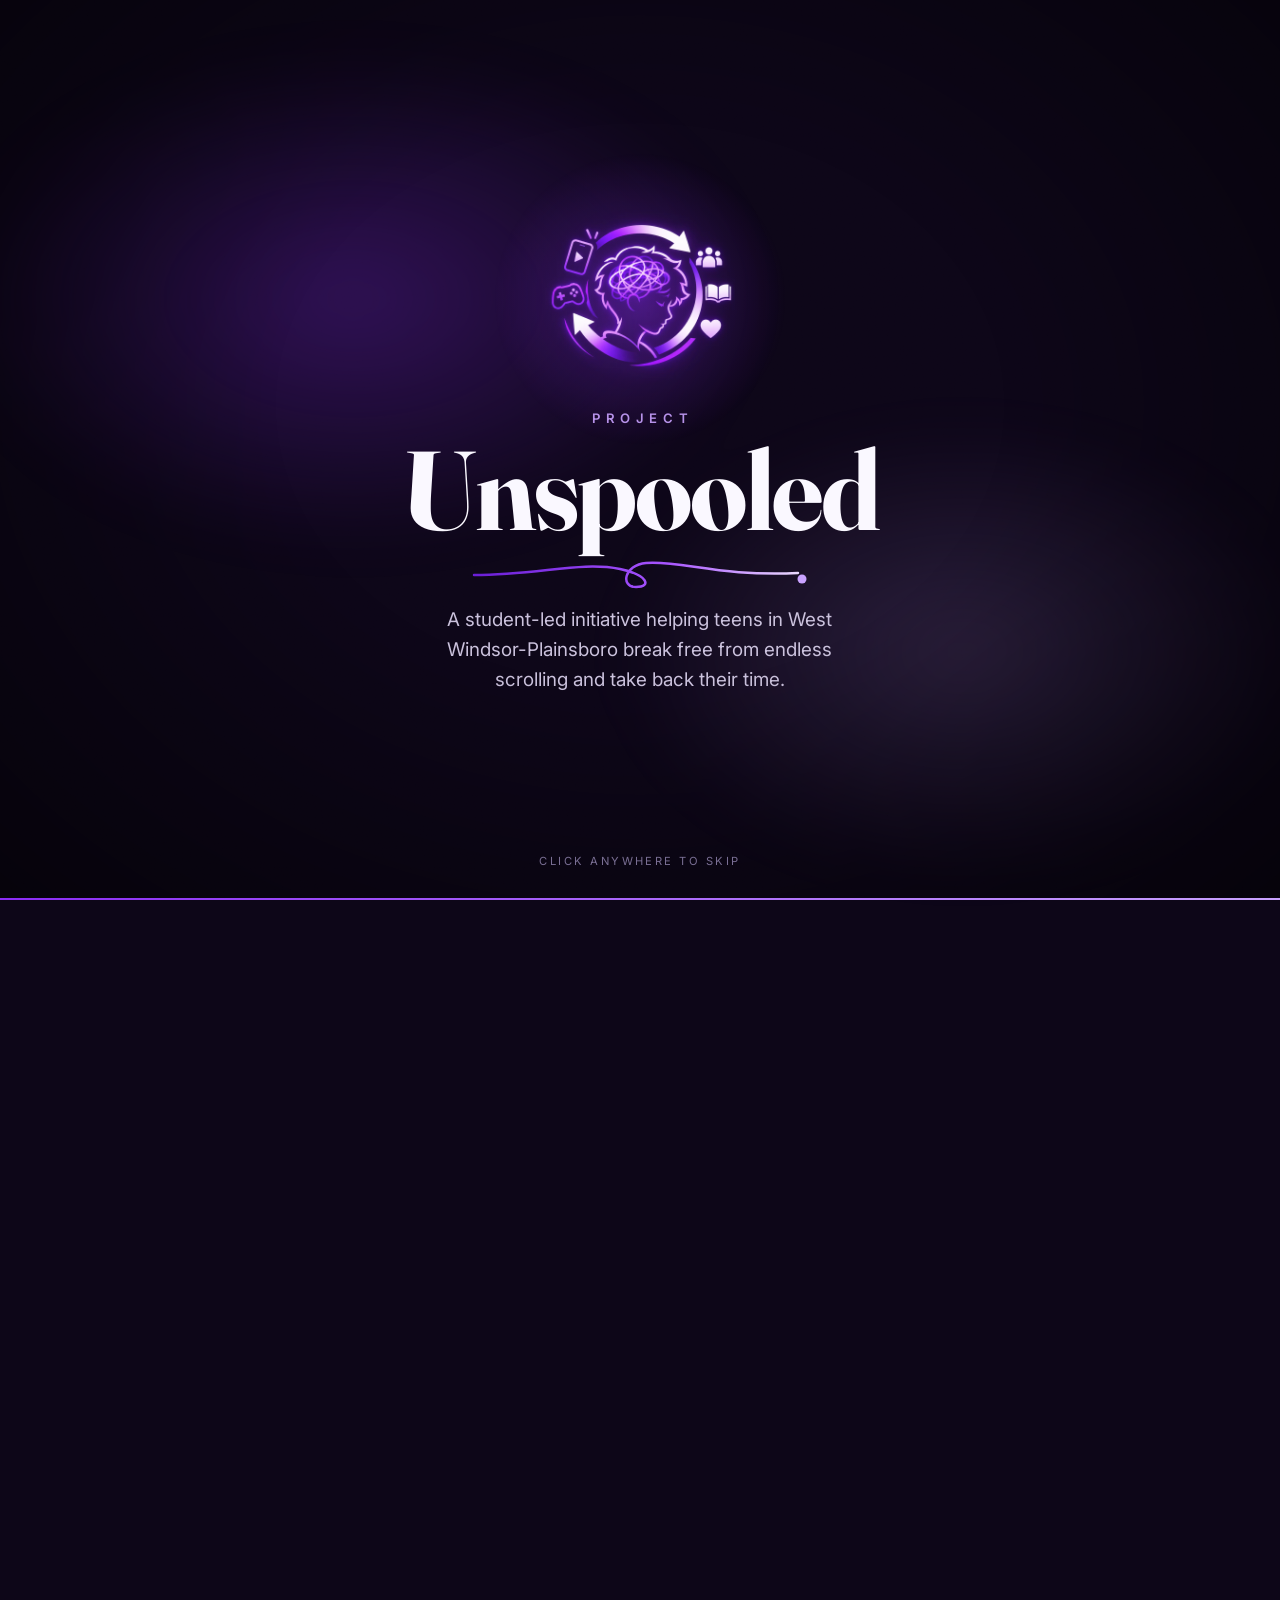
==== commit c4368304: "Added Logo and changed colors" ====
--- a/index.html
+++ b/index.html
@@ -8,12 +8,13 @@
   <meta property="og:title" content="Unspooled | Helping Teens Reclaim Their Digital Habits">
   <meta property="og:description" content="A student-led initiative helping WW-P teens fight back against social media addiction.">
   <meta property="og:type" content="website">
-  <link rel="icon" href="favicon.svg" type="image/svg+xml">
+  <link rel="icon" href="images/favicon-32.png" sizes="32x32" type="image/png">
+  <link rel="apple-touch-icon" href="images/apple-touch-icon.png">
   <link rel="preconnect" href="https://fonts.googleapis.com">
   <link rel="preconnect" href="https://fonts.gstatic.com" crossorigin>
   <link href="https://fonts.googleapis.com/css2?family=Fraunces:ital,opsz,wght@0,9..144,600;0,9..144,700;1,9..144,600&family=Inter:wght@400;500;600;700&display=swap" rel="stylesheet">
   <link rel="stylesheet" href="css/style.css">
-  <meta name="theme-color" content="#14213d">
+  <meta name="theme-color" content="#0d0618">
   <script>/* Intro plays once per visit. Runs early so the page never flashes underneath it; the timeout un-hides the page if js/main.js ever fails to load. */(function(d){d.classList.add("js");try{if(!sessionStorage.getItem("unspooled-intro-seen")){d.classList.add("intro-pending");setTimeout(function(){if(!window.unspooledIntro)d.classList.remove("intro-pending")},2500)}}catch(e){}})(document.documentElement);</script>
 </head>
 <body>
@@ -22,7 +23,7 @@
 <header class="site-header">
   <nav class="container nav" aria-label="Main">
     <a class="brand" href="index.html" aria-label="Unspooled home">
-      <svg viewBox="0 0 40 40" aria-hidden="true"><rect x="8" y="5" width="20" height="4" rx="2" fill="#14213d"/><rect x="8" y="31" width="20" height="4" rx="2" fill="#14213d"/><rect x="11" y="9" width="14" height="22" fill="#e4572e"/><path d="M11 13.5h14M11 18h14M11 22.5h14M11 27h14" stroke="#c4421d" stroke-width="1.5"/><path d="M25 27c7 0 11 3 9 9" stroke="#e4572e" fill="none" stroke-width="2.2" stroke-linecap="round"/></svg>
+      <img class="brand-logo" src="images/logo-128.png" alt="" width="40" height="40">
       <span>Unspooled</span>
     </a>
     <button class="nav-toggle" aria-label="Open menu" aria-expanded="false">
@@ -54,18 +55,10 @@
           <a class="btn btn--ghost" href="problem.html">Learn About the Problem</a>
         </div>
       </div>
-      <div class="hero-art" aria-hidden="true">
-        <svg viewBox="0 0 320 320">
-          <circle cx="160" cy="160" r="150" fill="#f3eee5"/>
-          <rect x="88" y="62" width="120" height="22" rx="8" fill="#14213d"/>
-          <rect x="88" y="232" width="120" height="22" rx="8" fill="#14213d"/>
-          <rect x="104" y="84" width="88" height="148" fill="#e4572e"/>
-          <g stroke="#c4421d" stroke-width="3">
-            <path d="M104 100h88M104 116h88M104 132h88M104 148h88M104 164h88M104 180h88M104 196h88M104 212h88"/>
-          </g>
-          <path class="hero-thread" pathLength="1" d="M192 206c40 0 70 10 78 40s-26 44-54 36-30-40 0-46 50 10 58 30" fill="none" stroke="#e4572e" stroke-width="5" stroke-linecap="round"/>
-          <circle class="hero-needle" cx="274" cy="270" r="7" fill="#f3a712"/>
-        </svg>
+      <div class="hero-art">
+        <div class="hero-logo">
+          <img src="images/logo-800.jpg" width="800" height="800" alt="The Unspooled logo: a teen's silhouette with tangled thoughts, circled by arrows leading from a phone and game controller toward friends, books, and well-being.">
+        </div>
       </div>
     </div>
   </section>
@@ -75,7 +68,7 @@
     <div class="container">
       <p class="story"><span class="time">2:47 A.M.</span> The phone slips from a burned-out freshman's hand, the screen still glowing with a playing reel. Six hours earlier, the plan was one quick TikTok break, then a history essay due at 8:00 a.m. What was sworn to be five minutes became seven hours of mindless scrolling.</p>
       <p class="story" style="margin-top:1em">Morning brought a missing grade, an awkward apology, and a question with no good answer: <em>where did the night go?</em></p>
-      <p class="center" style="margin-top:2em; color:#aab3c8">This can happen to anyone — the star athlete, the top student, even our own members.</p>
+      <p class="center" style="margin-top:2em; color:#b3a8c9">This can happen to anyone — the star athlete, the top student, even our own members.</p>
     </div>
   </section>
 
@@ -197,7 +190,7 @@
     <div class="footer-grid">
       <div>
         <a class="brand" href="index.html">
-          <svg viewBox="0 0 40 40" aria-hidden="true"><rect x="8" y="5" width="20" height="4" rx="2" fill="#fff"/><rect x="8" y="31" width="20" height="4" rx="2" fill="#fff"/><rect x="11" y="9" width="14" height="22" fill="#e4572e"/><path d="M11 13.5h14M11 18h14M11 22.5h14M11 27h14" stroke="#c4421d" stroke-width="1.5"/><path d="M25 27c7 0 11 3 9 9" stroke="#e4572e" fill="none" stroke-width="2.2" stroke-linecap="round"/></svg>
+          <img class="brand-logo" src="images/logo-128.png" alt="" width="40" height="40">
           <span>Unspooled</span>
         </a>
         <p>A student-led initiative from West Windsor-Plainsboro, New Jersey, helping teens take back control of their digital habits.</p>
--- a/css/style.css
+++ b/css/style.css
@@ -3,17 +3,18 @@
    Edit the colors below to re-theme the whole site.
    ========================================================== */
 :root {
-  --ink: #14213d;          /* deep navy — headings, dark sections */
-  --ink-soft: #3d4a66;     /* body text */
-  --muted: #6b7489;        /* captions, secondary text */
-  --thread: #e4572e;       /* accent "thread" red-orange */
-  --thread-dark: #c4421d;
-  --gold: #f3a712;
-  --paper: #fbf8f3;        /* page background */
+  /* Palette pulled from the Unspooled logo (neon violet on black) */
+  --ink: #0d0618;          /* near-black violet — headings, dark sections */
+  --ink-soft: #3f3555;     /* body text */
+  --muted: #6f6684;        /* captions, secondary text */
+  --thread: #8b2cf5;       /* main accent: logo violet (buttons, links, highlights) */
+  --thread-dark: #6a1ed6;  /* deeper violet for hovers */
+  --gold: #c9a2ff;         /* soft lavender: accent on dark backgrounds */
+  --paper: #faf8ff;        /* page background (barely-lavender white) */
   --card: #ffffff;
-  --line: #e6e0d6;
+  --line: #e7e0f3;
   --radius: 14px;
-  --shadow: 0 6px 24px rgba(20, 33, 61, 0.08);
+  --shadow: 0 6px 24px rgba(13, 6, 24, 0.08);
   --max: 1120px;
   --font-head: "Fraunces", Georgia, serif;
   --font-body: "Inter", system-ui, -apple-system, "Segoe UI", sans-serif;
@@ -48,9 +49,17 @@
 .container { max-width: var(--max); margin: 0 auto; padding: 0 20px; }
 .section { padding: 80px 0; }
 .section--tight { padding: 56px 0; }
-.section--dark { background: var(--ink); color: #d6dbe7; }
+.section--dark {
+  color: #ddd5ec;
+  background:
+    radial-gradient(60% 80% at 15% 0%, rgba(139, 44, 245, 0.18), transparent 70%),
+    radial-gradient(50% 70% at 90% 100%, rgba(64, 0, 192, 0.22), transparent 70%),
+    var(--ink);
+}
+/* On dark backgrounds, use the lighter lavender accent so small text stays readable */
+.section--dark .eyebrow, .section--dark .story .time { color: var(--gold); }
 .section--dark h2, .section--dark h3 { color: #fff; }
-.section--alt { background: #f3eee5; }
+.section--alt { background: #f3eefb; }
 
 .eyebrow {
   display: inline-block;
@@ -62,27 +71,28 @@
   margin-bottom: 0.8em;
 }
 .lead { font-size: 1.2rem; color: var(--ink-soft); max-width: 720px; }
-.section--dark .lead { color: #c4cbdb; }
+.section--dark .lead { color: #cbc2dd; }
 .center { text-align: center; }
 .center .lead { margin-left: auto; margin-right: auto; }
 
 /* ---------- Header / Nav ---------- */
 .site-header {
   position: sticky; top: 0; z-index: 50;
-  background: rgba(251, 248, 243, 0.92);
+  background: rgba(250, 248, 255, 0.92);
   backdrop-filter: blur(8px);
   border-bottom: 1px solid var(--line);
 }
 .nav { display: flex; align-items: center; justify-content: space-between; height: 68px; }
 .brand { display: flex; align-items: center; gap: 10px; text-decoration: none; color: var(--ink); }
 .brand svg { width: 34px; height: 34px; }
+.brand-logo { width: 40px; height: 40px; border-radius: 11px; box-shadow: 0 0 0 1px rgba(139, 44, 245, 0.3), 0 4px 14px -4px rgba(106, 30, 214, 0.55); }
 .brand span { font-family: var(--font-head); font-size: 1.4rem; font-weight: 700; }
 .nav-links { display: flex; gap: 4px; list-style: none; margin: 0; padding: 0; align-items: center; }
 .nav-links a {
   text-decoration: none; color: var(--ink); font-weight: 500; font-size: 0.95rem;
   padding: 8px 12px; border-radius: 8px;
 }
-.nav-links a:hover { background: #efe8dc; color: var(--ink); }
+.nav-links a:hover { background: #efe9fa; color: var(--ink); }
 .nav-links a[aria-current="page"] { color: var(--thread-dark); }
 .nav-links .btn { margin-left: 8px; color: #fff; }
 .nav-links .btn:hover { color: #fff; }
@@ -131,7 +141,16 @@
 .hero-grid { display: grid; grid-template-columns: 1.2fr 0.8fr; gap: 48px; align-items: center; }
 .hero h1 em { font-style: italic; color: var(--thread); }
 .hero-art { position: relative; }
-.hero-art svg { width: 100%; height: auto; }
+/* Logo sits in a black "screen" with a soft violet glow, matching its neon style */
+.hero-logo {
+  position: relative; border-radius: 32px; overflow: hidden; background: #000;
+  box-shadow: 0 0 0 1px rgba(139, 44, 245, 0.25), 0 24px 60px -12px rgba(106, 30, 214, 0.55), 0 0 90px -20px rgba(139, 44, 245, 0.6);
+}
+.hero-logo img { width: 100%; height: auto; }
+.hero-logo::after { /* faint inner vignette so the edges melt into the glow */
+  content: ""; position: absolute; inset: 0; pointer-events: none;
+  background: radial-gradient(circle at 50% 50%, transparent 62%, rgba(0, 0, 0, 0.5) 100%);
+}
 .badge {
   display: inline-flex; align-items: center; gap: 8px;
   background: #fff; border: 1px solid var(--line); border-radius: 999px;
@@ -165,12 +184,12 @@
 }
 .card h3 { margin-bottom: 0.4em; }
 .card p:last-child { margin-bottom: 0; }
-.section--dark .card { background: #1d2c4d; border-color: #2c3c60; box-shadow: none; color: #c4cbdb; }
+.section--dark .card { background: #1a1030; border-color: #2e2048; box-shadow: none; color: #cbc2dd; }
 
 .icon {
   width: 46px; height: 46px; border-radius: 12px;
   display: grid; place-items: center;
-  background: #fde7df; color: var(--thread-dark);
+  background: #efe5ff; color: var(--thread-dark);
   margin-bottom: 16px;
 }
 .icon svg { width: 24px; height: 24px; }
@@ -187,7 +206,7 @@
 }
 .stat p { font-size: 0.97rem; margin: 0; }
 .stat .src { display: block; font-size: 0.78rem; color: var(--muted); margin-top: 8px; }
-.section--dark .stat .src { color: #8d97b0; }
+.section--dark .stat .src { color: #9a8fb3; }
 .section--dark .stat .num { color: var(--gold); }
 
 /* ---------- Story / quote ---------- */
@@ -198,7 +217,7 @@
   line-height: 1.55;
   color: var(--ink);
 }
-.section--dark .story { color: #f4f1ea; }
+.section--dark .story { color: #f4f0fb; }
 .story .time { color: var(--thread); font-weight: 700; }
 blockquote {
   margin: 0; padding: 24px 28px;
@@ -245,7 +264,7 @@
 .table-wrap { overflow-x: auto; border-radius: var(--radius); border: 1px solid var(--line); background: #fff; }
 table { width: 100%; border-collapse: collapse; font-size: 0.95rem; min-width: 560px; }
 th, td { text-align: left; padding: 14px 18px; border-bottom: 1px solid var(--line); vertical-align: top; }
-th { background: #f3eee5; color: var(--ink); font-weight: 700; }
+th { background: #f3eefb; color: var(--ink); font-weight: 700; }
 tr:last-child td { border-bottom: 0; }
 td strong { color: var(--ink); }
 
@@ -254,7 +273,7 @@
 .avatar {
   width: 120px; height: 120px; border-radius: 50%;
   margin: 0 auto 16px; overflow: hidden;
-  background: linear-gradient(135deg, #fde7df, #f3eee5);
+  background: linear-gradient(135deg, #efe5ff, #f3eefb);
   display: grid; place-items: center;
   border: 3px solid #fff; box-shadow: var(--shadow);
   color: var(--thread-dark); font-family: var(--font-head); font-size: 2.4rem; font-weight: 700;
@@ -274,23 +293,23 @@
 }
 .event-date .m { font-size: 0.8rem; letter-spacing: 0.1em; text-transform: uppercase; color: var(--gold); font-weight: 700; }
 .event-date .d { font-family: var(--font-head); font-size: 2rem; font-weight: 700; }
-.event-date .y { font-size: 0.8rem; color: #aab3c8; }
+.event-date .y { font-size: 0.8rem; color: #b3a8c9; }
 .event-meta { display: flex; flex-wrap: wrap; gap: 8px 18px; font-size: 0.9rem; color: var(--muted); margin-bottom: 10px; }
 .tag {
   display: inline-block; font-size: 0.75rem; font-weight: 700; letter-spacing: 0.06em; text-transform: uppercase;
-  padding: 3px 10px; border-radius: 999px; background: #fde7df; color: var(--thread-dark); margin-bottom: 8px;
-}
-.tag--past { background: #e7e9ee; color: var(--muted); }
+  padding: 3px 10px; border-radius: 999px; background: #efe5ff; color: var(--thread-dark); margin-bottom: 8px;
+}
+.tag--past { background: #ece8f2; color: var(--muted); }
 @media (max-width: 520px) { .event { grid-template-columns: 1fr; } .event-date { width: 96px; } }
 
 /* ---------- Survey CTA ---------- */
 .cta-band {
-  background: linear-gradient(120deg, var(--thread) 0%, #f07b3f 100%);
+  background: linear-gradient(120deg, var(--thread) 0%, #c06bff 100%);
   color: #fff; border-radius: 22px; padding: 56px 48px;
   display: grid; grid-template-columns: 1.4fr 0.6fr; gap: 32px; align-items: center;
 }
 .cta-band h2 { color: #fff; }
-.cta-band p { color: #fff6f1; margin: 0; }
+.cta-band p { color: #f5eeff; margin: 0; }
 .cta-band .btn { background: #fff; color: var(--thread-dark); border-color: #fff; justify-self: end; }
 .cta-band .btn:hover { background: var(--ink); color: #fff; border-color: var(--ink); }
 @media (max-width: 760px) { .cta-band { grid-template-columns: 1fr; padding: 40px 28px; } .cta-band .btn { justify-self: start; } }
@@ -300,7 +319,7 @@
 .form label { display: block; font-weight: 600; color: var(--ink); font-size: 0.92rem; margin-bottom: 6px; }
 .form input, .form select, .form textarea {
   width: 100%; padding: 12px 14px; font: inherit; color: var(--ink);
-  background: #fff; border: 1px solid #d9d1c4; border-radius: 10px;
+  background: #fff; border: 1px solid #d8cfe8; border-radius: 10px;
 }
 .form input:focus, .form select:focus, .form textarea:focus { outline: 2px solid var(--thread); outline-offset: 1px; border-color: transparent; }
 .form textarea { min-height: 150px; resize: vertical; }
@@ -327,27 +346,27 @@
 .sources li { margin-bottom: 6px; }
 
 /* ---------- Footer ---------- */
-.site-footer { background: var(--ink); color: #aab3c8; padding: 56px 0 32px; font-size: 0.93rem; }
-.site-footer a { color: #d6dbe7; text-decoration: none; }
+.site-footer { background: var(--ink); color: #b3a8c9; padding: 56px 0 32px; font-size: 0.93rem; }
+.site-footer a { color: #ddd5ec; text-decoration: none; }
 .site-footer a:hover { color: #fff; text-decoration: underline; }
 .footer-grid { display: grid; grid-template-columns: 1.5fr 1fr 1fr; gap: 40px; }
 .footer-grid h4 { color: #fff; font-family: var(--font-body); font-size: 0.85rem; letter-spacing: 0.1em; text-transform: uppercase; }
 .footer-grid ul { list-style: none; padding: 0; margin: 0; display: grid; gap: 8px; }
 .site-footer .brand { color: #fff; margin-bottom: 12px; }
-.footer-bottom { border-top: 1px solid #2c3c60; margin-top: 40px; padding-top: 24px; font-size: 0.85rem; display: flex; justify-content: space-between; flex-wrap: wrap; gap: 12px; }
+.footer-bottom { border-top: 1px solid #2e2048; margin-top: 40px; padding-top: 24px; font-size: 0.85rem; display: flex; justify-content: space-between; flex-wrap: wrap; gap: 12px; }
 @media (max-width: 760px) { .footer-grid { grid-template-columns: 1fr; gap: 28px; } }
 
 /* Accessibility helpers */
 .skip-link { position: absolute; left: -999px; top: 8px; background: var(--ink); color: #fff; padding: 8px 14px; border-radius: 8px; z-index: 100; }
 .skip-link:focus { left: 8px; }
 :focus-visible { outline: 2px solid var(--thread); outline-offset: 2px; }
-::selection { background: #fde7df; color: var(--ink); }
+::selection { background: #efe5ff; color: var(--ink); }
 
 /* ==========================================================
    Polish: header, nav, cards
    ========================================================== */
 .site-header { transition: box-shadow 0.3s ease, background 0.3s ease; }
-.site-header.is-scrolled { box-shadow: 0 8px 30px rgba(20, 33, 61, 0.08); background: rgba(251, 248, 243, 0.97); }
+.site-header.is-scrolled { box-shadow: 0 8px 30px rgba(13, 6, 24, 0.08); background: rgba(250, 248, 255, 0.97); }
 
 /* A thin "thread" underline slides in under nav links */
 .nav-links a:not(.btn) { position: relative; }
@@ -362,7 +381,7 @@
 @media (max-width: 880px) { .nav-links a:not(.btn)::after { right: auto; width: 40px; bottom: 6px; } }
 
 a.card { transition: transform 0.3s cubic-bezier(0.2, 0.7, 0.2, 1), box-shadow 0.3s ease, border-color 0.3s ease; }
-a.card:hover { transform: translateY(-4px); box-shadow: 0 14px 36px rgba(20, 33, 61, 0.12); border-color: #f2c6b6; }
+a.card:hover { transform: translateY(-4px); box-shadow: 0 14px 36px rgba(13, 6, 24, 0.12); border-color: #d4b8fb; }
 
 /* ==========================================================
    Page entrance (every page) + scroll reveals
@@ -380,16 +399,12 @@
 html.js .hero-grid > div:first-child > :nth-child(2), html.js .page-hero .container > :nth-child(2) { --d: 1; }
 html.js .hero-grid > div:first-child > :nth-child(3), html.js .page-hero .container > :nth-child(3) { --d: 2; }
 html.js .hero-grid > div:first-child > :nth-child(4), html.js .page-hero .container > :nth-child(4) { --d: 3; }
-html.js .hero-art svg { animation: artIn 1.2s 0.25s cubic-bezier(0.2, 0.7, 0.2, 1) both; transform-origin: 50% 50%; }
-html.js .hero-thread { stroke-dasharray: 1; stroke-dashoffset: 1; animation: drawLine 1.6s 0.9s cubic-bezier(0.6, 0, 0.3, 1) forwards; }
-html.js .hero-needle { transform-box: fill-box; transform-origin: center; animation: popIn 0.5s 2.4s cubic-bezier(0.2, 0.7, 0.2, 1) both; }
+html.js .hero-logo { animation: artIn 1.2s 0.25s cubic-bezier(0.2, 0.7, 0.2, 1) both; }
 
 /* While the intro covers the page, hold every entrance animation until the curtain lifts */
 html.intro-pending .hero-grid > div:first-child > *,
 html.intro-pending .page-hero .container > *,
-html.intro-pending .hero-art svg,
-html.intro-pending .hero-thread,
-html.intro-pending .hero-needle { animation-play-state: paused; }
+html.intro-pending .hero-logo { animation-play-state: paused; }
 html.intro-reveal { --base: 650ms; }
 
 html.js .reveal { opacity: 0; transform: translateY(28px); transition: opacity 0.8s ease, transform 0.9s cubic-bezier(0.2, 0.7, 0.2, 1); }
@@ -411,9 +426,10 @@
 .intro {
   position: fixed; inset: 0; z-index: 1000;
   display: grid; place-items: center;
-  background: var(--ink); color: #fbf8f3;
+  background: var(--ink); color: #faf8ff;
   cursor: pointer; user-select: none; -webkit-user-select: none;
-  transition: transform 1.35s cubic-bezier(0.76, 0, 0.24, 1), opacity 1.2s cubic-bezier(0.45, 0, 0.55, 1) 0.1s;
+  /* opacity eases in late, so it reads as a solid curtain that dissolves as it leaves (not a gray wash) */
+  transition: transform 1.35s cubic-bezier(0.76, 0, 0.24, 1), opacity 1.25s cubic-bezier(0.55, 0, 0.8, 0.2) 0.05s;
   will-change: transform, opacity;
 }
 /* film grain */
@@ -424,13 +440,13 @@
 /* soft vignette */
 .intro::after {
   content: ""; position: absolute; inset: 0; pointer-events: none;
-  background: radial-gradient(ellipse at 50% 45%, transparent 40%, rgba(5, 10, 24, 0.55) 100%);
+  background: radial-gradient(ellipse at 50% 45%, transparent 40%, rgba(0, 0, 0, 0.55) 100%);
 }
 .intro__glow {
   position: absolute; inset: -20%; pointer-events: none; filter: blur(30px);
   background:
-    radial-gradient(32% 28% at 34% 38%, rgba(228, 87, 46, 0.28), transparent 70%),
-    radial-gradient(28% 26% at 68% 66%, rgba(243, 167, 18, 0.16), transparent 70%);
+    radial-gradient(32% 28% at 34% 38%, rgba(139, 44, 245, 0.28), transparent 70%),
+    radial-gradient(28% 26% at 68% 66%, rgba(201, 162, 255, 0.16), transparent 70%);
   animation: introDrift 7s ease-in-out infinite alternate, introFade 1.6s ease both;
 }
 /* the curved hem that shows as the curtain lifts */
@@ -441,26 +457,28 @@
   transition: transform 1.35s cubic-bezier(0.76, 0, 0.24, 1);
 }
 .intro__inner {
-  position: relative; z-index: 2; text-align: center; padding: 0 24px;
+  /* no z-index here on purpose: it would isolate the logo's "screen" blend from the background */
+  position: relative; text-align: center; padding: 0 24px;
   display: flex; flex-direction: column; align-items: center;
   transition: transform 0.9s cubic-bezier(0.5, 0, 0.75, 0), opacity 0.7s ease;
 }
-.intro__spool-wrap { position: relative; margin-bottom: 26px; }
-/* the thread the spool hangs from, dropping in from the top of the screen */
-.intro__string {
-  position: absolute; bottom: calc(100% - 6px); left: 50%; width: 1.5px; height: 60vh; margin-left: -0.75px;
-  background: linear-gradient(to bottom, transparent, rgba(251, 248, 243, 0.55));
-  transform: scaleY(0); transform-origin: 50% 0;
-}
-.intro__spool { display: block; width: 74px; height: 74px; opacity: 0; overflow: visible; transform-origin: 50% 0; }
-.intro__tail { stroke-dasharray: 1; stroke-dashoffset: 1; }
+/* The logo: "screen" blending makes its black background disappear into the intro */
+.intro__logo-wrap { position: relative; margin-bottom: 18px; }
+.intro__halo {
+  position: absolute; inset: -30%; border-radius: 50%; pointer-events: none; opacity: 0;
+  background: radial-gradient(circle, rgba(139, 44, 245, 0.45) 0%, rgba(139, 44, 245, 0.12) 40%, transparent 68%);
+}
+.intro__logo {
+  display: block; position: relative; width: clamp(130px, 22vh, 190px); height: auto;
+  mix-blend-mode: screen; opacity: 0;
+}
 .intro__kicker {
   margin: 0 0 6px; padding-left: 0.42em;
   font: 600 0.82rem/1 var(--font-body); text-transform: uppercase; letter-spacing: 0.42em;
   color: var(--gold); opacity: 0;
 }
 .intro__title {
-  margin: 0; font-family: var(--font-head); font-weight: 700; color: #fbf8f3;
+  margin: 0; font-family: var(--font-head); font-weight: 700; color: #faf8ff;
   font-size: clamp(3.2rem, 12vw, 7rem); line-height: 1.05; letter-spacing: -0.02em;
 }
 .intro__title span { display: inline-block; opacity: 0; }
@@ -468,11 +486,11 @@
 .intro__line path { stroke-dasharray: 1; stroke-dashoffset: 1; }
 .intro__line circle { transform: scale(0); transform-box: fill-box; transform-origin: center; }
 .intro__desc {
-  margin: 0; max-width: 36ch; font-size: clamp(1rem, 2.4vw, 1.18rem); line-height: 1.6; color: #c4cbdb; opacity: 0;
+  margin: 0; max-width: 36ch; font-size: clamp(1rem, 2.4vw, 1.18rem); line-height: 1.6; color: #cbc2dd; opacity: 0;
 }
 .intro__hint {
   position: absolute; bottom: 30px; left: 0; right: 0; z-index: 2; text-align: center;
-  font-size: 0.7rem; letter-spacing: 0.22em; text-transform: uppercase; color: #6f7a96; opacity: 0;
+  font-size: 0.7rem; letter-spacing: 0.22em; text-transform: uppercase; color: #7a6f94; opacity: 0;
 }
 .intro__progress {
   position: absolute; left: 0; right: 0; bottom: 0; height: 2px; z-index: 2;
@@ -481,9 +499,8 @@
 }
 
 /* Playing (starts once fonts are ready so the title never swaps mid-animation) */
-.intro.is-playing .intro__string   { animation: introDrop 0.8s cubic-bezier(0.6, 0, 0.3, 1) both; }
-.intro.is-playing .intro__spool    { animation: introSpool 1.1s 0.35s cubic-bezier(0.2, 0.8, 0.2, 1) both, introSway 2.6s 1.45s ease-in-out infinite alternate; }
-.intro.is-playing .intro__tail     { animation: drawLine 0.9s 0.9s ease-out forwards; }
+.intro.is-playing .intro__logo     { animation: introLogo 1.4s 0.15s cubic-bezier(0.2, 0.8, 0.2, 1) both; }
+.intro.is-playing .intro__halo     { animation: introFade 1.2s 0.5s ease both, introPulse 2.4s 1.7s ease-in-out infinite alternate; }
 .intro.is-playing .intro__kicker   { animation: introTrack 1.2s 0.7s cubic-bezier(0.2, 0.7, 0.2, 1) both; }
 .intro.is-playing .intro__title span {
   animation: introLetter 0.9s cubic-bezier(0.2, 0.7, 0.2, 1) both;
@@ -502,9 +519,8 @@
 .intro.is-leaving .intro__hint, .intro.is-leaving .intro__progress { opacity: 0; transition: opacity 0.3s; }
 
 @keyframes introFade     { from { opacity: 0; } to { opacity: 1; } }
-@keyframes introDrop     { from { transform: scaleY(0); } to { transform: scaleY(1); } }
-@keyframes introSpool    { 0% { opacity: 0; transform: translateY(-40px) scale(0.6) rotate(-30deg); } 60% { opacity: 1; transform: translateY(4px) scale(1.04) rotate(6deg); } 100% { opacity: 1; transform: none; } }
-@keyframes introSway     { from { opacity: 1; transform: rotate(0deg); } to { opacity: 1; transform: rotate(-5deg); } }
+@keyframes introLogo     { 0% { opacity: 0; transform: scale(0.8) rotate(-30deg); } 100% { opacity: 1; transform: scale(1) rotate(0deg); } }
+@keyframes introPulse    { from { opacity: 1; transform: scale(1); } to { opacity: 0.55; transform: scale(1.12); } }
 @keyframes introTrack    { from { opacity: 0; letter-spacing: 1em; padding-left: 1em; } to { opacity: 0.9; letter-spacing: 0.42em; padding-left: 0.42em; } }
 @keyframes introLetter   { from { opacity: 0; transform: translateY(0.5em) rotate(6deg); filter: blur(12px); } to { opacity: 1; transform: none; filter: blur(0); } }
 @keyframes introProgress { from { transform: scaleX(0); } to { transform: scaleX(1); } }
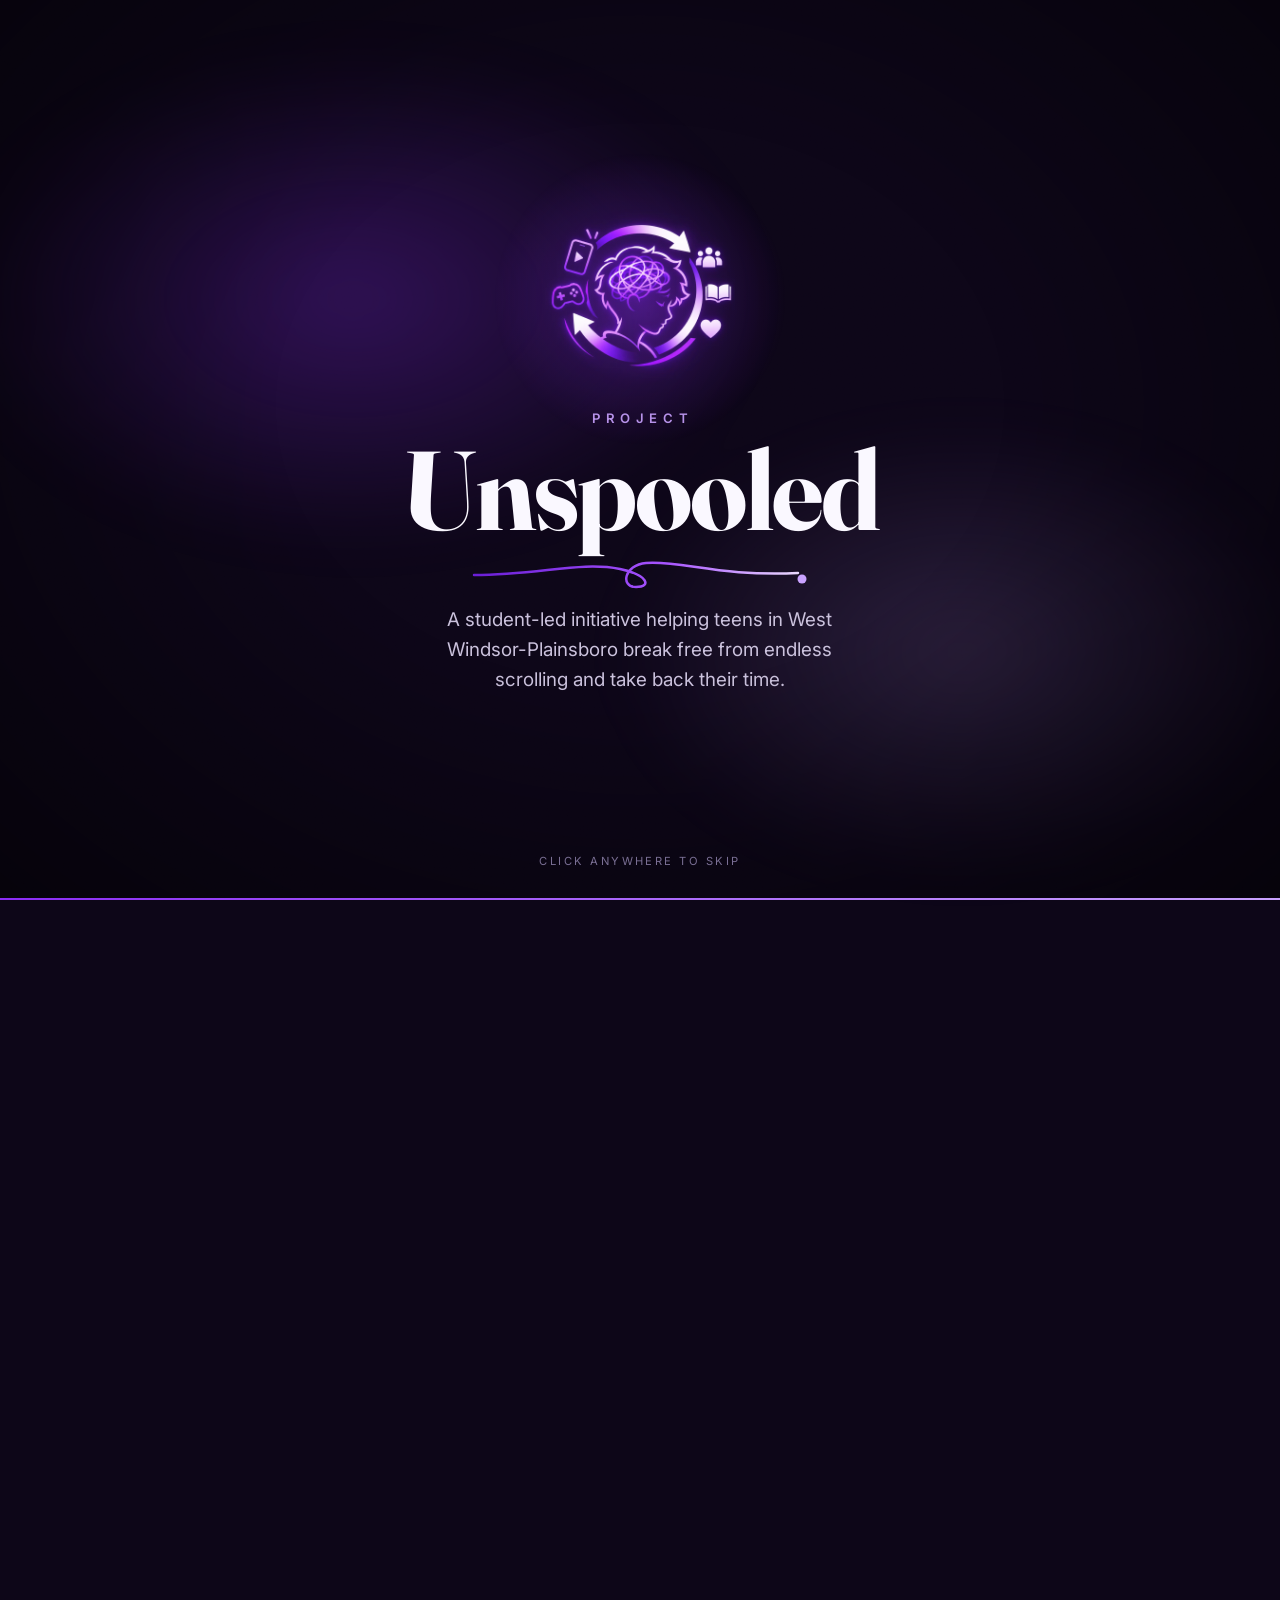
==== commit f6c89329: "added Manu and event expansions" ====
--- a/index.html
+++ b/index.html
@@ -159,6 +159,11 @@
         </div>
         <a class="btn" href="survey.html">Take the Survey →</a>
       </div>
+      <div class="classroom-strip">
+        <div class="icon"><svg viewBox="0 0 24 24" fill="none" stroke="currentColor" stroke-width="2" stroke-linecap="round" stroke-linejoin="round"><rect x="3" y="4" width="18" height="12" rx="2"/><path d="M8 20h8M12 16v4"/><circle cx="12" cy="9" r="2"/><path d="M8.5 14c.6-1.5 2-2.3 3.5-2.3s2.9.8 3.5 2.3"/></svg></div>
+        <p><strong>Join our Google Classroom</strong> for updates, challenges, and raffles. Class code <code>e44dyylo</code></p>
+        <a class="btn btn--ghost" href="https://classroom.google.com/c/ODk4NjQ3NTUzNTg5?cjc=e44dyylo" target="_blank" rel="noopener">Join the Class →</a>
+      </div>
     </div>
   </section>
 
@@ -208,6 +213,7 @@
         <h4>Connect</h4>
         <ul>
           <li><a href="survey.html">Take the Survey</a></li>
+          <li><a href="https://classroom.google.com/c/ODk4NjQ3NTUzNTg5?cjc=e44dyylo" target="_blank" rel="noopener">Join our Google Classroom</a></li>
           <li><a href="contact.html">Contact Us</a></li>
           <li><a href="mailto:teamunspooled@gmail.com">teamunspooled@gmail.com</a></li>
         </ul>
--- a/css/style.css
+++ b/css/style.css
@@ -302,6 +302,45 @@
 .tag--past { background: #ece8f2; color: var(--muted); }
 @media (max-width: 520px) { .event { grid-template-columns: 1fr; } .event-date { width: 96px; } }
 
+/* Expandable event cards (<details>): click the card to reveal .event-body */
+details.event { display: block; padding: 0; transition: border-color 0.25s ease, box-shadow 0.25s ease; }
+details.event:hover { border-color: #d4b8fb; }
+details.event[open] { border-color: #d4b8fb; box-shadow: 0 14px 36px rgba(106, 30, 214, 0.12); }
+.event-summary {
+  display: grid; grid-template-columns: 96px 1fr 40px; gap: 24px; align-items: start;
+  padding: 28px; cursor: pointer; list-style: none; border-radius: var(--radius);
+}
+.event-summary::-webkit-details-marker { display: none; }
+.event-summary:focus-visible { outline: 2px solid var(--thread); outline-offset: -2px; }
+.event-summary h3 { margin-bottom: 0.3em; }
+.event-teaser { margin: 0; color: var(--ink-soft); }
+.event-toggle {
+  width: 40px; height: 40px; border-radius: 50%; display: grid; place-items: center;
+  border: 1px solid var(--line); color: var(--thread-dark); background: #fff;
+  transition: transform 0.35s cubic-bezier(0.2, 0.7, 0.2, 1), background 0.25s, color 0.25s, border-color 0.25s;
+}
+.event-toggle svg { width: 20px; height: 20px; }
+.event-summary:hover .event-toggle { background: var(--thread); border-color: var(--thread); color: #fff; }
+details.event[open] .event-toggle { transform: rotate(180deg); }
+details.event.is-closing .event-toggle { transform: none; }
+.event-body { padding: 0 28px 28px calc(28px + 96px + 24px); }
+.event-body > :first-child { padding-top: 20px; border-top: 1px solid var(--line); }
+.event-body h4 { font-family: var(--font-head); font-size: 1.05rem; margin: 1.2em 0 0.5em; }
+.event-body .btn-row { margin-top: 1.2em; }
+.event-body code { background: #efe5ff; color: var(--thread-dark); padding: 2px 7px; border-radius: 6px; font-size: 0.92em; }
+.event-date--live { background: linear-gradient(160deg, var(--thread), var(--thread-dark)); }
+.event-date--live .m { color: #ead9ff; }
+.event-date--live .d { font-size: 1.55rem; padding: 4px 0 2px; }
+.event-date--live .y { color: #d9c2ff; }
+@media (max-width: 640px) {
+  .event-summary { grid-template-columns: 64px 1fr 34px; gap: 14px; padding: 20px; }
+  .event-summary .event-date { width: auto; padding: 10px 4px; }
+  .event-summary .event-date .d { font-size: 1.45rem; }
+  .event-date--live .d { font-size: 1.1rem; }
+  .event-toggle { width: 34px; height: 34px; }
+  .event-body { padding: 0 20px 22px; }
+}
+
 /* ---------- Survey CTA ---------- */
 .cta-band {
   background: linear-gradient(120deg, var(--thread) 0%, #c06bff 100%);
@@ -313,6 +352,18 @@
 .cta-band .btn { background: #fff; color: var(--thread-dark); border-color: #fff; justify-self: end; }
 .cta-band .btn:hover { background: var(--ink); color: #fff; border-color: var(--ink); }
 @media (max-width: 760px) { .cta-band { grid-template-columns: 1fr; padding: 40px 28px; } .cta-band .btn { justify-self: start; } }
+
+/* Google Classroom strip (homepage, under the survey band) */
+.classroom-strip {
+  display: flex; align-items: center; gap: 18px; flex-wrap: wrap;
+  margin-top: 18px; padding: 18px 22px;
+  background: var(--card); border: 1px solid var(--line); border-radius: 18px; box-shadow: var(--shadow);
+}
+.classroom-strip .icon { margin: 0; flex: none; }
+.classroom-strip p { margin: 0; flex: 1 1 260px; color: var(--ink-soft); }
+.classroom-strip strong { color: var(--ink); }
+.classroom-strip .btn { padding: 10px 18px; }
+code { background: #efe5ff; color: var(--thread-dark); padding: 2px 7px; border-radius: 6px; font-size: 0.92em; }
 
 /* ---------- Forms ---------- */
 .form { display: grid; gap: 18px; }
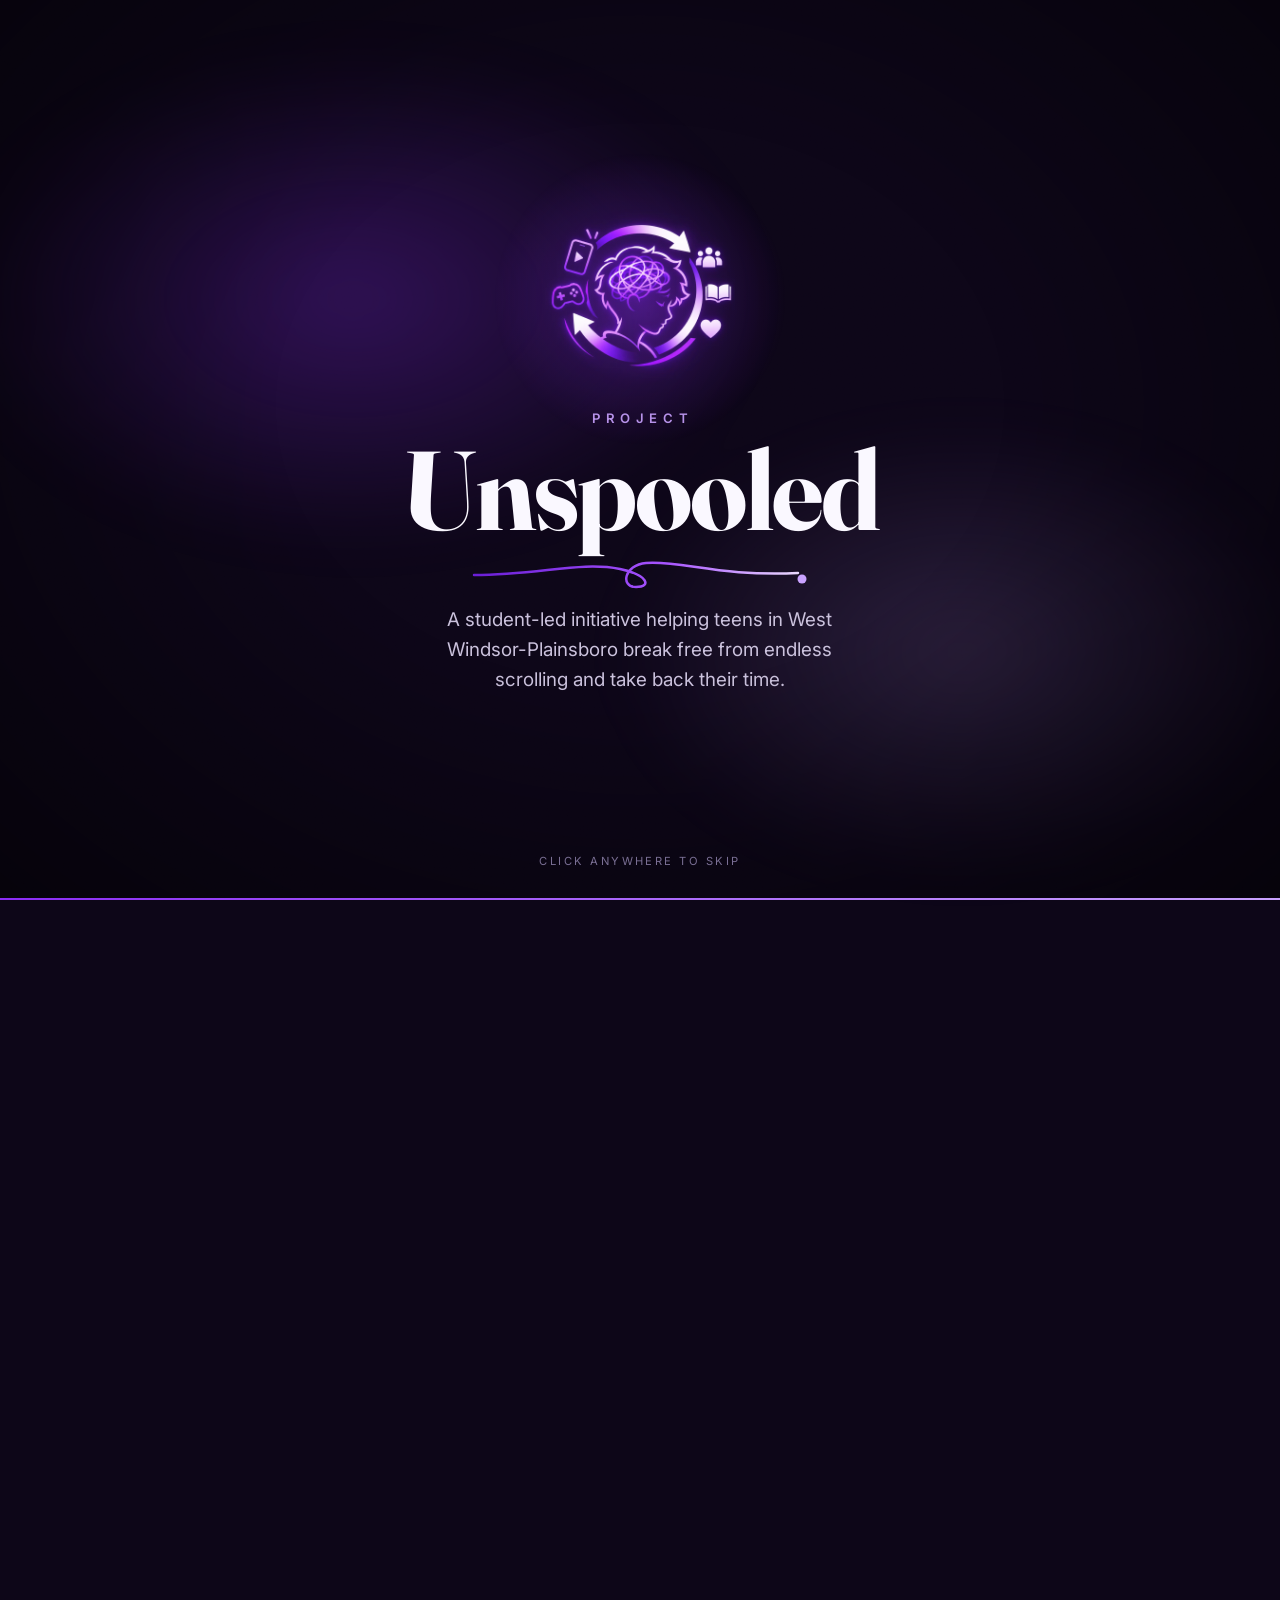
==== commit 03fe007f: "Finished bios" ====
--- a/index.html
+++ b/index.html
@@ -69,6 +69,10 @@
       <p class="story"><span class="time">2:47 A.M.</span> The phone slips from a burned-out freshman's hand, the screen still glowing with a playing reel. Six hours earlier, the plan was one quick TikTok break, then a history essay due at 8:00 a.m. What was sworn to be five minutes became seven hours of mindless scrolling.</p>
       <p class="story" style="margin-top:1em">Morning brought a missing grade, an awkward apology, and a question with no good answer: <em>where did the night go?</em></p>
       <p class="center" style="margin-top:2em; color:#b3a8c9">This can happen to anyone — the star athlete, the top student, even our own members.</p>
+      <figure class="real-quote">
+        <blockquote>"I had homework once and I said I was going to text my friends for help, but I doomscrolled for an hour and didn't get the work done."</blockquote>
+        <figcaption>A real WW-P 10th grader, from our student survey</figcaption>
+      </figure>
     </div>
   </section>
 
@@ -77,17 +81,17 @@
     <div class="container">
       <span class="eyebrow">The problem, by the numbers</span>
       <h2>A local problem with national roots</h2>
-      <p class="lead">We surveyed students across the West Windsor-Plainsboro Regional School District. The results match what national researchers are seeing.</p>
+      <p class="lead">We surveyed 188 students in grades 6 through 12 across the West Windsor-Plainsboro Regional School District. The results match what national researchers are seeing.</p>
       <div class="grid grid-4" style="margin-top:40px">
         <div class="card stat">
-          <div class="num">83.5%</div>
-          <p>of WW-P students admit to using social media for more time than they want to.</p>
-          <span class="src">Unspooled WW-P survey, Nov. 2026 (n=200)</span>
-        </div>
-        <div class="card stat">
-          <div class="num">~65%</div>
-          <p>named short-form apps like TikTok, YouTube, and Snapchat as their biggest time sinks.</p>
-          <span class="src">Unspooled WW-P survey, Nov. 2026 (n=200)</span>
+          <div class="num">86%</div>
+          <p>of WW-P students we surveyed open an app "for a few minutes" and end up on it longer than planned, at least sometimes.</p>
+          <span class="src">Unspooled WW-P survey, Nov. 2026 (n=188)</span>
+        </div>
+        <div class="card stat">
+          <div class="num">52%</div>
+          <p>are still on their phones at 10 PM or later on school nights.</p>
+          <span class="src">Unspooled WW-P survey, Nov. 2026 (n=188)</span>
         </div>
         <div class="card stat">
           <div class="num">46%</div>
@@ -144,7 +148,7 @@
       </div>
       <div class="card">
         <h3>Why We Exist</h3>
-        <p style="font-family:var(--font-head); font-size:1.08rem; color:var(--ink); margin:0">Teens now average more than 8 hours a day on screens for entertainment, and 83.5% of West Windsor-Plainsboro students we surveyed admit to using social media for more time than they want to. Unspooled exists to empower teenagers in our community to break the compulsive patterns of social media addiction, so they can reclaim control over their digital habits and thrive.</p>
+        <p style="font-family:var(--font-head); font-size:1.08rem; color:var(--ink); margin:0">Teens now average more than 8 hours a day on screens for entertainment, and 86% of West Windsor-Plainsboro students we surveyed say they end up on apps longer than they planned. Unspooled exists to empower teenagers in our community to break the compulsive patterns of social media addiction, so they can reclaim control over their digital habits and thrive.</p>
       </div>
     </div>
   </section>
--- a/css/style.css
+++ b/css/style.css
@@ -353,6 +353,61 @@
 .cta-band .btn:hover { background: var(--ink); color: #fff; border-color: var(--ink); }
 @media (max-width: 760px) { .cta-band { grid-template-columns: 1fr; padding: 40px 28px; } .cta-band .btn { justify-self: start; } }
 
+/* ---------- Survey findings ---------- */
+.survey-note { margin: 22px 0 0; font-size: 0.85rem; color: var(--muted); }
+.section--dark .survey-note { color: #9a8fb3; }
+
+/* Horizontal bar chart (single series): value at the bar tip, 4px rounded data-end, square at baseline */
+.barchart { margin: 0; }
+.barchart figcaption h3 { font-size: 1.1rem; margin-bottom: 0.25em; }
+.barchart figcaption p { font-size: 0.85rem; color: var(--muted); margin: 0 0 20px; }
+.bars { list-style: none; margin: 0; padding: 0; display: grid; gap: 14px; }
+.bars li { display: grid; gap: 6px; }
+.bar-label { font-size: 0.92rem; color: var(--ink); font-weight: 500; }
+.bar-track { display: flex; align-items: center; gap: 10px; }
+.bar-fill {
+  display: block; height: 20px; width: calc(var(--v) * 1% * 1.6); max-width: calc(100% - 48px);
+  background: var(--thread); border-radius: 0 4px 4px 0;
+  transform-origin: left; transition: transform 0.9s cubic-bezier(0.2, 0.7, 0.2, 1);
+}
+.bar-value { font-size: 0.9rem; font-weight: 700; color: var(--ink); font-variant-numeric: tabular-nums; }
+.bars-muted .bar-fill { background: #c9bfdc; }
+.bars-muted .bar-label { color: var(--muted); }
+/* bars grow in when the chart scrolls into view */
+html.js .barchart.reveal .bar-fill { transform: scaleX(0); }
+html.js .barchart.reveal.is-visible .bar-fill { transform: scaleX(1); }
+html.js .barchart.reveal.is-visible li:nth-child(2) .bar-fill { transition-delay: 0.08s; }
+html.js .barchart.reveal.is-visible li:nth-child(3) .bar-fill { transition-delay: 0.16s; }
+html.js .barchart.reveal.is-visible li:nth-child(4) .bar-fill { transition-delay: 0.24s; }
+html.js .barchart.reveal.is-visible li:nth-child(5) .bar-fill { transition-delay: 0.32s; }
+
+/* A single real student quote under the homepage story */
+.real-quote { max-width: 640px; margin: 48px auto 0; padding-top: 32px; border-top: 1px solid rgba(201, 162, 255, 0.2); text-align: center; }
+.real-quote blockquote {
+  margin: 0; padding: 0; border: 0; background: none; border-radius: 0;
+  font-family: var(--font-head); font-size: clamp(1.1rem, 2vw, 1.3rem); line-height: 1.5; color: #f4f0fb;
+}
+.real-quote figcaption { margin-top: 12px; font-size: 0.82rem; font-weight: 600; letter-spacing: 0.08em; text-transform: uppercase; color: var(--gold); }
+
+/* Student quote cards (dark section) */
+.quote-grid { display: grid; grid-template-columns: repeat(3, 1fr); gap: 20px; margin-top: 40px; }
+@media (max-width: 960px) { .quote-grid { grid-template-columns: repeat(2, 1fr); } }
+@media (max-width: 640px) { .quote-grid { grid-template-columns: 1fr; } }
+.quote-card {
+  margin: 0; padding: 26px 24px; border-radius: var(--radius); position: relative;
+  background: rgba(255, 255, 255, 0.04); border: 1px solid rgba(201, 162, 255, 0.18);
+  display: flex; flex-direction: column; justify-content: space-between; gap: 16px;
+}
+.quote-card::before {
+  content: "\201C"; position: absolute; top: 6px; right: 18px;
+  font-family: var(--font-head); font-size: 4rem; line-height: 1; color: rgba(201, 162, 255, 0.25);
+}
+.quote-card blockquote {
+  margin: 0; padding: 0; border: 0; background: none; border-radius: 0;
+  font-family: var(--font-head); font-size: 1.05rem; line-height: 1.55; color: #f4f0fb;
+}
+.quote-card figcaption { font-size: 0.85rem; font-weight: 600; letter-spacing: 0.04em; color: var(--gold); }
+
 /* Google Classroom strip (homepage, under the survey band) */
 .classroom-strip {
   display: flex; align-items: center; gap: 18px; flex-wrap: wrap;
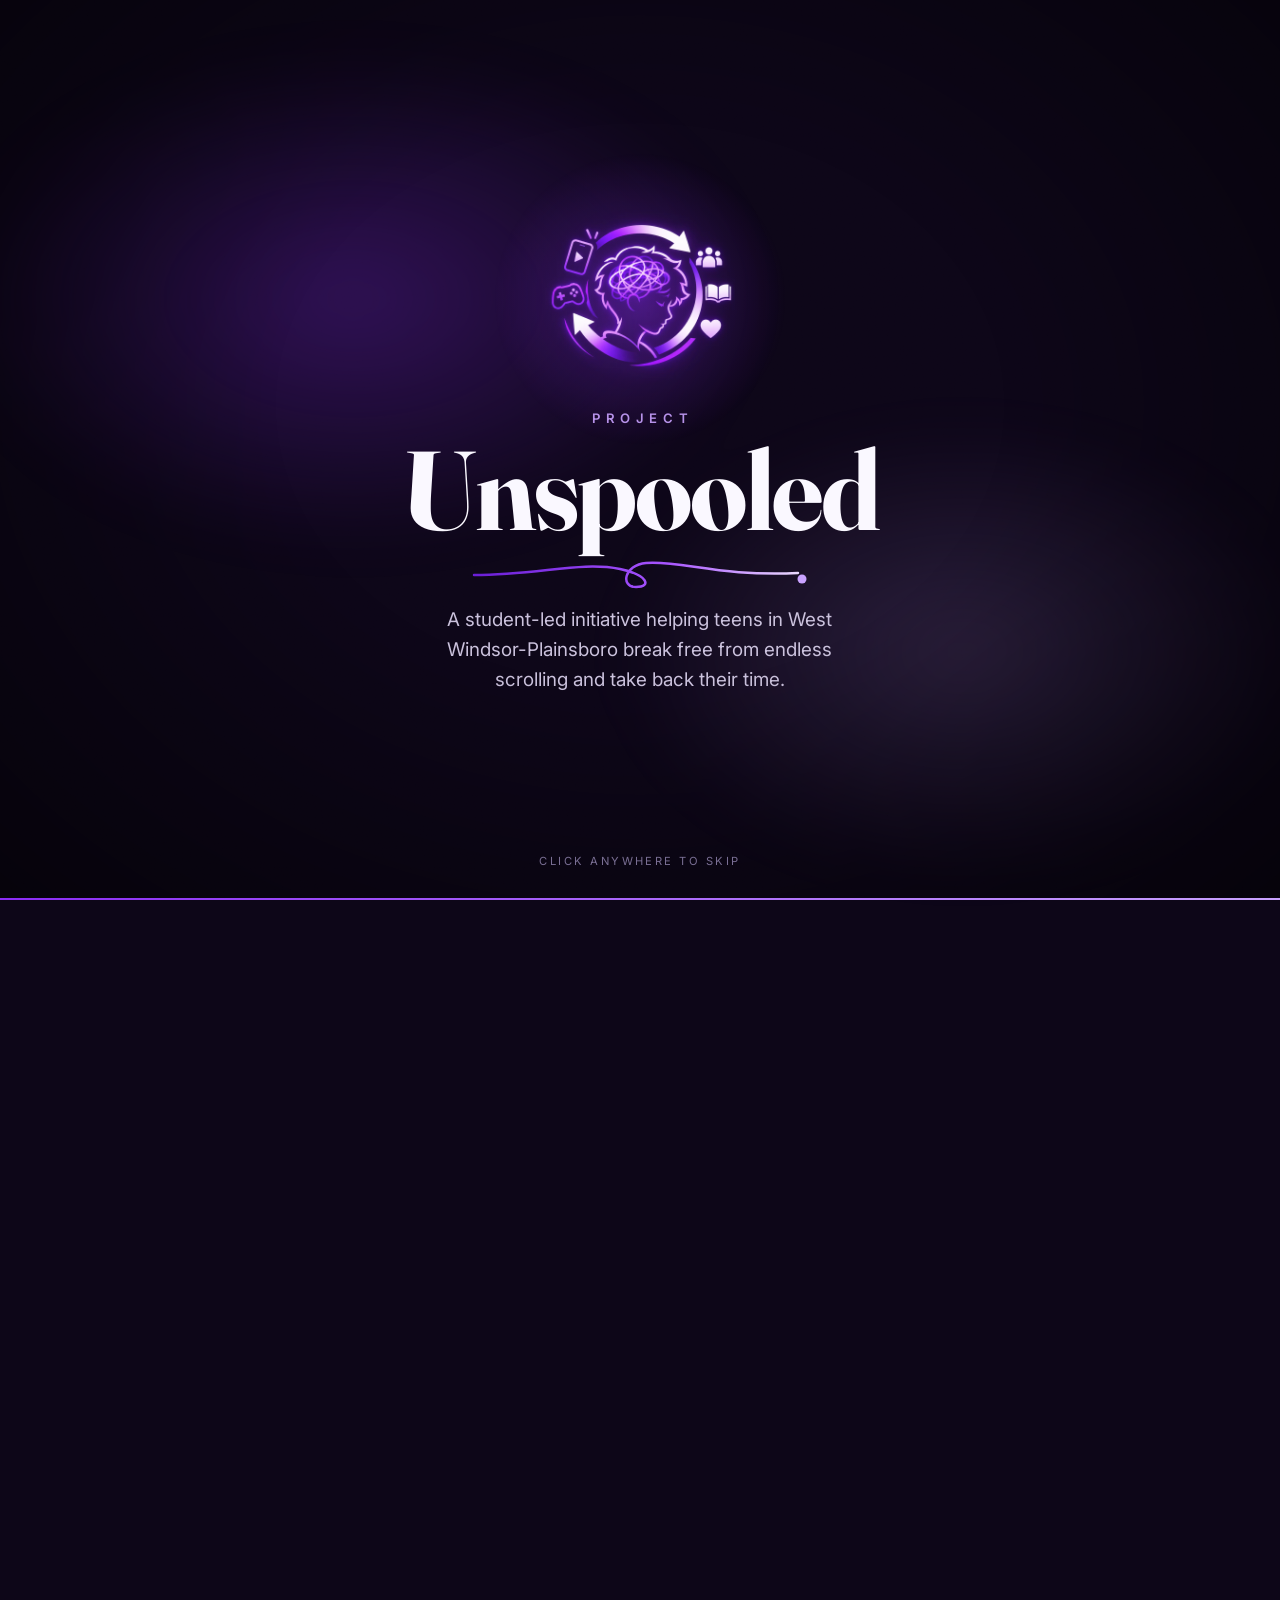
==== commit c3655362: "Added social media page" ====
--- a/index.html
+++ b/index.html
@@ -34,6 +34,7 @@
       <li><a href="problem.html">The Problem</a></li>
       <li><a href="team.html">Our Team</a></li>
       <li><a href="events.html">Events</a></li>
+      <li><a href="videos.html">Videos</a></li>
       <li><a href="get-involved.html">Get Involved</a></li>
       <li><a href="contact.html">Contact</a></li>
       <li><a class="btn" href="survey.html">Take the Survey</a></li>
@@ -210,6 +211,7 @@
           <li><a href="problem.html">The Problem</a></li>
           <li><a href="team.html">Our Team</a></li>
           <li><a href="events.html">Events</a></li>
+          <li><a href="videos.html">Videos</a></li>
           <li><a href="get-involved.html">Get Involved</a></li>
         </ul>
       </div>
--- a/css/style.css
+++ b/css/style.css
@@ -101,7 +101,7 @@
 }
 .nav-toggle svg { width: 28px; height: 28px; }
 
-@media (max-width: 880px) {
+@media (max-width: 1040px) {
   .nav-toggle { display: block; }
   .nav-links {
     position: absolute; top: 68px; left: 0; right: 0;
@@ -484,7 +484,7 @@
 .nav-links a:not(.btn):hover { background: transparent; }
 .nav-links a:not(.btn):hover::after,
 .nav-links a[aria-current="page"]::after { transform: scaleX(1); }
-@media (max-width: 880px) { .nav-links a:not(.btn)::after { right: auto; width: 40px; bottom: 6px; } }
+@media (max-width: 1040px) { .nav-links a:not(.btn)::after { right: auto; width: 40px; bottom: 6px; } }
 
 a.card { transition: transform 0.3s cubic-bezier(0.2, 0.7, 0.2, 1), box-shadow 0.3s ease, border-color 0.3s ease; }
 a.card:hover { transform: translateY(-4px); box-shadow: 0 14px 36px rgba(13, 6, 24, 0.12); border-color: #d4b8fb; }
@@ -643,3 +643,40 @@
   }
   .intro.is-leaving { transform: none !important; transition: opacity 0.6s ease !important; }
 }
+
+/* ---------- Videos page ---------- */
+.video-grid { align-items: start; }
+.video-card { padding: 0; overflow: hidden; display: flex; flex-direction: column; }
+.video-frame {
+  position: relative; aspect-ratio: 9 / 16; background: var(--ink);
+  border-bottom: 1px solid var(--line);
+}
+.video-frame--wide { aspect-ratio: 16 / 9; }
+.video-frame video, .video-frame iframe {
+  position: absolute; inset: 0; width: 100%; height: 100%;
+  border: 0; object-fit: contain; background: #000;
+}
+.video-placeholder {
+  position: absolute; inset: 0; display: flex; flex-direction: column;
+  align-items: center; justify-content: center; gap: 14px; color: #b3a8c9;
+  background:
+    radial-gradient(70% 50% at 50% 40%, rgba(139, 44, 245, 0.28), transparent 70%),
+    var(--ink);
+  font-size: 0.9rem; font-weight: 600; letter-spacing: 0.04em;
+}
+.video-placeholder svg {
+  width: 64px; height: 64px; padding: 18px 16px 18px 20px; border-radius: 50%;
+  color: #fff; background: rgba(139, 44, 245, 0.55);
+  box-shadow: 0 0 40px -6px rgba(139, 44, 245, 0.8);
+}
+.video-info { padding: 22px 24px 24px; }
+.video-info p { font-size: 0.95rem; }
+.video-links { display: flex; flex-wrap: wrap; align-items: center; gap: 8px; margin-top: 14px; }
+.video-links-label { font-size: 0.8rem; font-weight: 600; color: var(--muted); margin-right: 2px; }
+.video-links a {
+  font-size: 0.82rem; font-weight: 600; text-decoration: none;
+  padding: 5px 12px; border-radius: 999px;
+  background: #efe5ff; color: var(--thread-dark);
+  transition: background 0.15s, color 0.15s;
+}
+.video-links a:hover { background: var(--thread); color: #fff; }
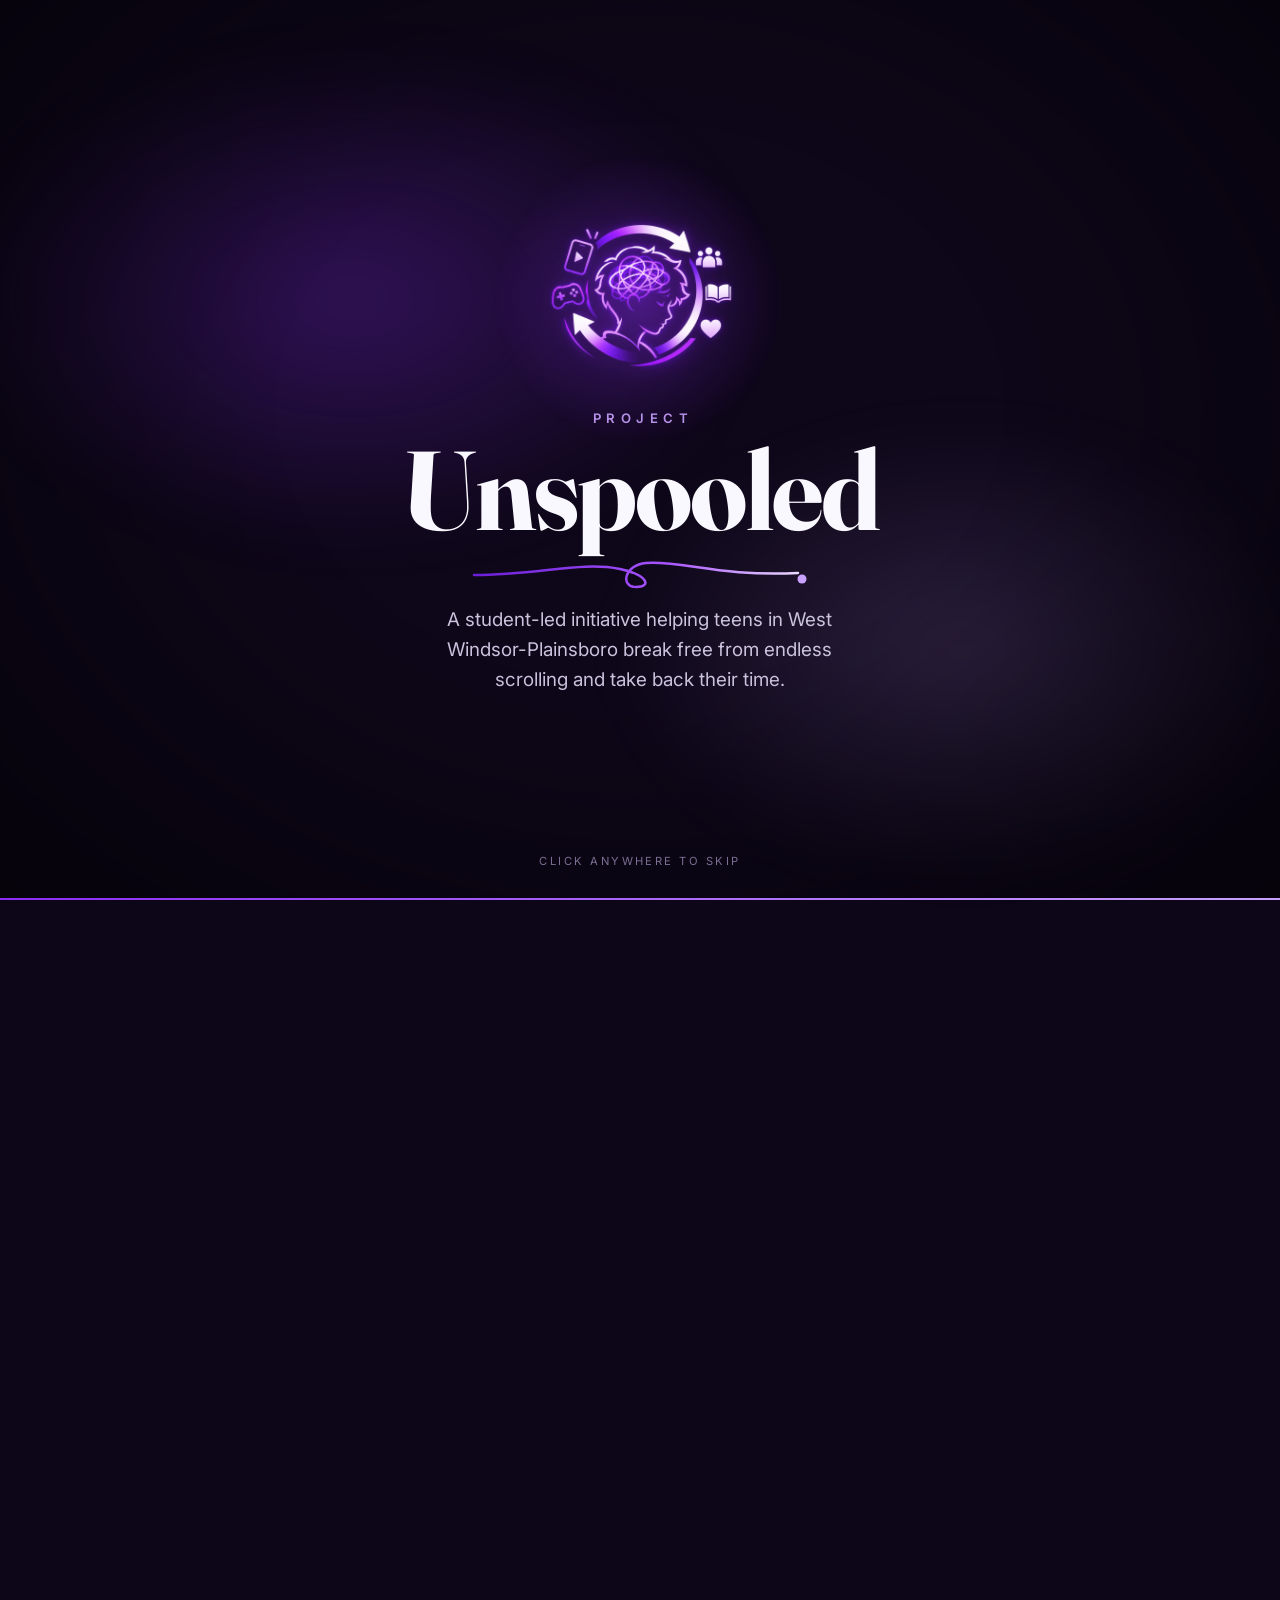
==== commit 64ccf9a7: "Added video links and updated statistics" ====
--- a/index.html
+++ b/index.html
@@ -3,9 +3,9 @@
 <head>
   <meta charset="utf-8">
   <meta name="viewport" content="width=device-width, initial-scale=1">
-  <title>Unspooled | Helping Teens Reclaim Their Digital Habits</title>
+  <title>Unspooled | Break the Loop. Reconnect.</title>
   <meta name="description" content="Unspooled is a student-led initiative from West Windsor-Plainsboro, NJ, helping teenagers break the cycle of compulsive social media use.">
-  <meta property="og:title" content="Unspooled | Helping Teens Reclaim Their Digital Habits">
+  <meta property="og:title" content="Unspooled | Break the Loop. Reconnect.">
   <meta property="og:description" content="A student-led initiative helping WW-P teens fight back against social media addiction.">
   <meta property="og:type" content="website">
   <link rel="icon" href="images/favicon-32.png" sizes="32x32" type="image/png">
@@ -49,7 +49,7 @@
     <div class="container hero-grid">
       <div>
         <div class="badge">Student-Led Initiative · West Windsor-Plainsboro, NJ</div>
-        <h1>Helping teens cut the thread of <em>endless scrolling.</em></h1>
+        <h1>Break the loop. <em>Reconnect.</em></h1>
         <p class="lead">Unspooled is a student-led team from the West Windsor-Plainsboro community. We're empowering teenagers to break free from compulsive social media habits and take back control of their time, focus, and well-being.</p>
         <div class="btn-row">
           <a class="btn" href="survey.html">Take Our Survey</a>
@@ -82,17 +82,17 @@
     <div class="container">
       <span class="eyebrow">The problem, by the numbers</span>
       <h2>A local problem with national roots</h2>
-      <p class="lead">We surveyed 188 students in grades 6 through 12 across the West Windsor-Plainsboro Regional School District. The results match what national researchers are seeing.</p>
+      <p class="lead">We surveyed 229 students in grades 6 through 12 across the West Windsor-Plainsboro Regional School District. The results match what national researchers are seeing.</p>
       <div class="grid grid-4" style="margin-top:40px">
         <div class="card stat">
           <div class="num">86%</div>
           <p>of WW-P students we surveyed open an app "for a few minutes" and end up on it longer than planned, at least sometimes.</p>
-          <span class="src">Unspooled WW-P survey, Nov. 2026 (n=188)</span>
-        </div>
-        <div class="card stat">
-          <div class="num">52%</div>
+          <span class="src">Unspooled WW-P survey, Nov. 2026 (n=229)</span>
+        </div>
+        <div class="card stat">
+          <div class="num">55%</div>
           <p>are still on their phones at 10 PM or later on school nights.</p>
-          <span class="src">Unspooled WW-P survey, Nov. 2026 (n=188)</span>
+          <span class="src">Unspooled WW-P survey, Nov. 2026 (n=229)</span>
         </div>
         <div class="card stat">
           <div class="num">46%</div>
@@ -221,7 +221,7 @@
           <li><a href="survey.html">Take the Survey</a></li>
           <li><a href="https://classroom.google.com/c/ODk4NjQ3NTUzNTg5?cjc=e44dyylo" target="_blank" rel="noopener">Join our Google Classroom</a></li>
           <li><a href="contact.html">Contact Us</a></li>
-          <li><a href="mailto:teamunspooled@gmail.com">teamunspooled@gmail.com</a></li>
+          <li><a href="mailto:team@unspooled.org">team@unspooled.org</a></li>
         </ul>
       </div>
     </div>
